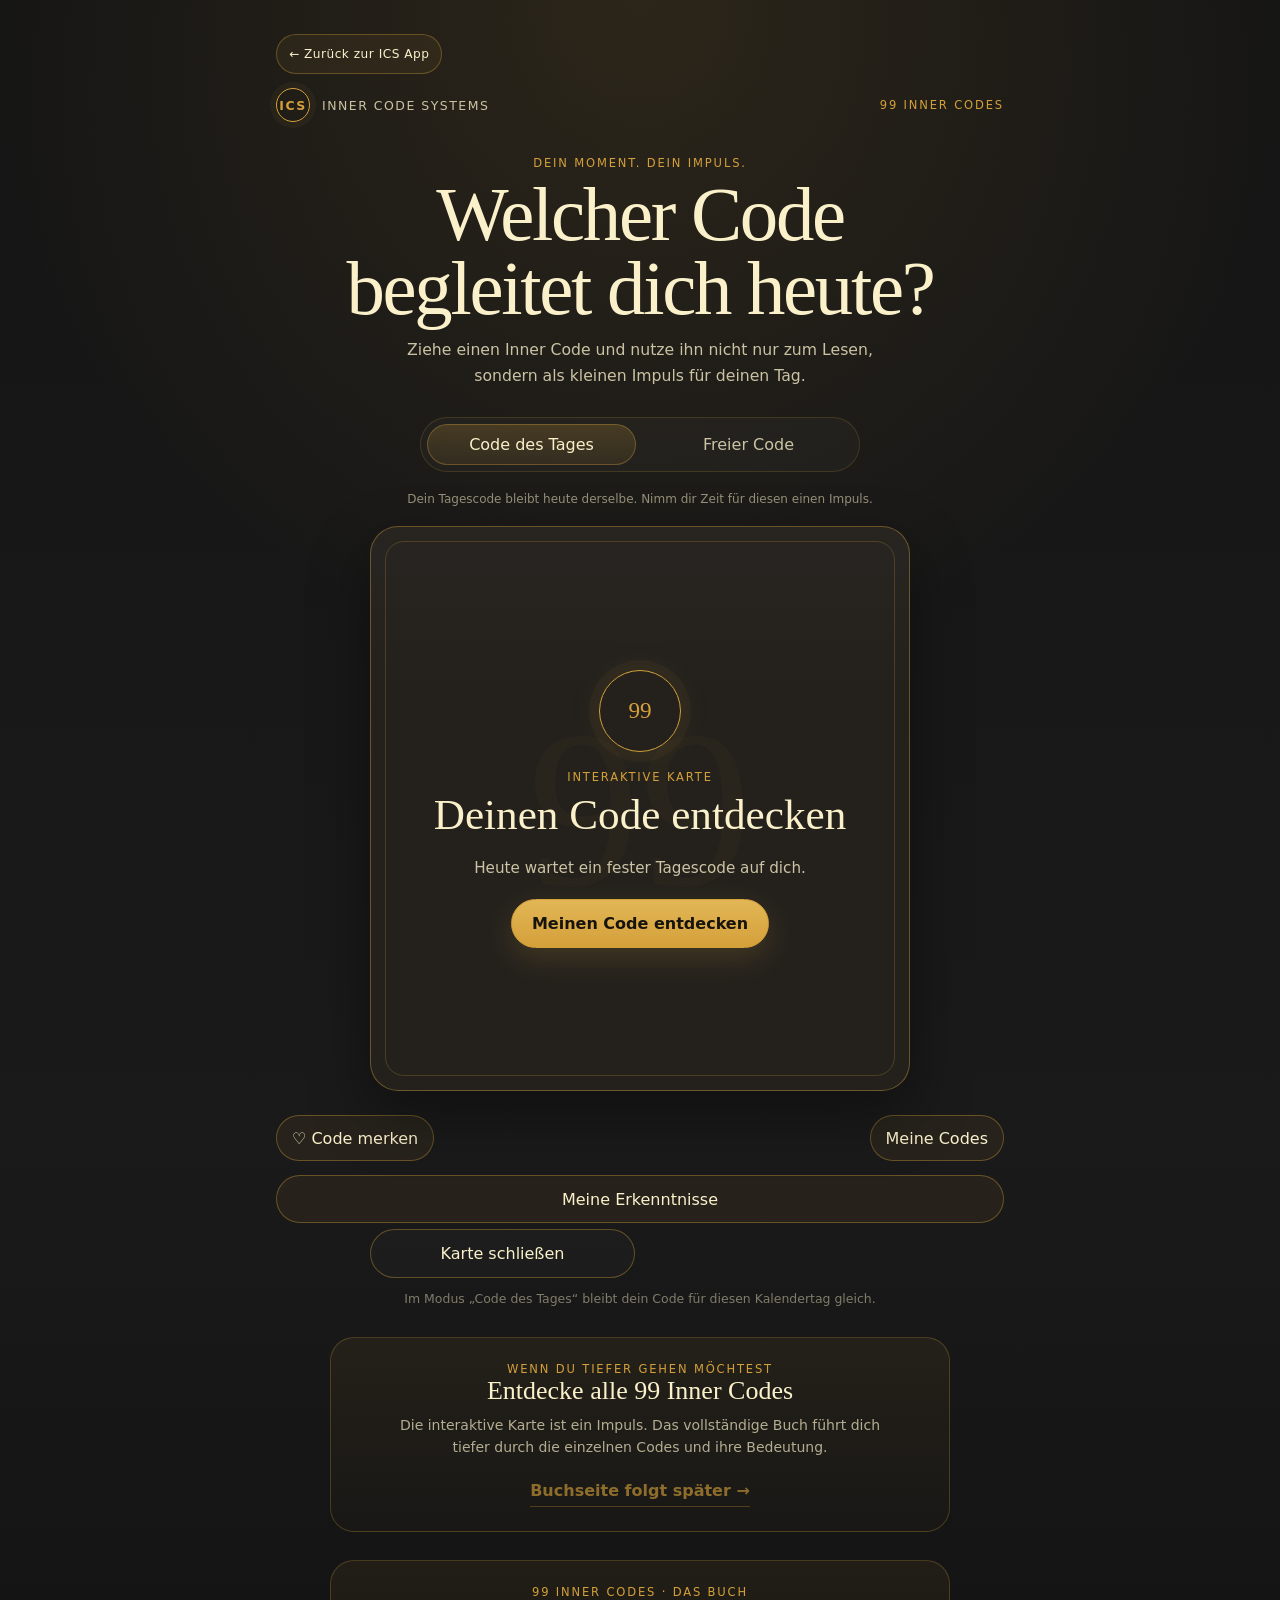
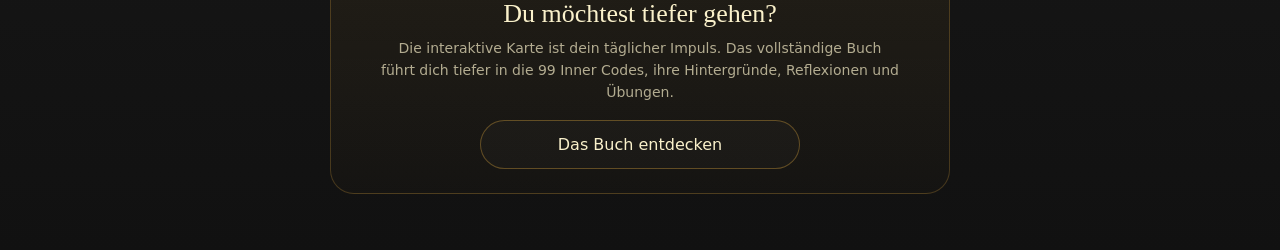
==== 99-inner-codes.html @ 6e09ab15 "Add files via upload" ====
<!DOCTYPE html>
<html lang="de">
<head>
<!--
ICS 99 INNER CODES · V6 MASTER
Nummer + Titel + Bereich synchronisiert mit dem vierteiligen Buch-Inhaltsverzeichnis.
01–25 ERKENNEN · 26–50 HEILEN · 51–75 GESTALTEN · 76–99 VERKÖRPERN
Impuls / Reflexion / Handlung bleiben vorerst vorhandene Prototyptexte.
-->

  <meta charset="UTF-8" />
  <meta name="viewport" content="width=device-width, initial-scale=1.0" />
  <title>99 Inner Codes – Inner Code Systems</title>
  <meta name="theme-color" content="#1A1A1A" />
  <style>
    :root {
      --black: #1A1A1A;
      --black-soft: #24211d;
      --gold: #D4A03A;
      --gold-soft: rgba(212,160,58,.18);
      --cream: #FAF1CB;
      --cream-soft: rgba(250,241,203,.78);
      --line: rgba(212,160,58,.38);
      --shadow: 0 24px 60px rgba(0,0,0,.38);
      --radius-xl: 28px;
      --radius-lg: 22px;
      --radius-md: 16px;
    }

    * { box-sizing: border-box; }

    html { scroll-behavior: smooth; }

    body {
      margin: 0;
      min-height: 100vh;
      font-family: Inter, ui-sans-serif, system-ui, -apple-system, BlinkMacSystemFont, "Segoe UI", sans-serif;
      color: var(--cream);
      background:
        radial-gradient(circle at top, rgba(212,160,58,.12), transparent 34%),
        linear-gradient(180deg, #151515 0%, var(--black) 62%, #111 100%);
    }

    button, textarea { font: inherit; }

    .shell {
      width: min(100%, 760px);
      margin: 0 auto;
      padding: 22px 16px 56px;
    }

    .brand {
      display: flex;
      align-items: center;
      justify-content: space-between;
      gap: 14px;
      margin-bottom: 34px;
    }

    .brand-mark {
      display: flex;
      align-items: center;
      gap: 12px;
      letter-spacing: .12em;
      text-transform: uppercase;
      font-size: .78rem;
      color: var(--cream-soft);
    }

    .brand-dot {
      width: 34px;
      height: 34px;
      border: 1px solid var(--gold);
      border-radius: 50%;
      display: grid;
      place-items: center;
      color: var(--gold);
      font-weight: 700;
      box-shadow: 0 0 0 6px rgba(212,160,58,.05);
    }

    .mini-label {
      font-size: .72rem;
      text-transform: uppercase;
      letter-spacing: .16em;
      color: var(--gold);
    }

    .hero {
      text-align: center;
      margin: 0 auto 28px;
      max-width: 620px;
    }

    .hero h1 {
      margin: 8px 0 12px;
      font-family: Georgia, "Times New Roman", serif;
      font-weight: 500;
      font-size: clamp(2.25rem, 8vw, 4.8rem);
      line-height: .96;
      letter-spacing: -.03em;
    }

    .hero p {
      margin: 0 auto;
      max-width: 520px;
      color: var(--cream-soft);
      line-height: 1.65;
      font-size: .98rem;
    }

    .mode-switch {
      margin: 26px auto 18px;
      display: grid;
      grid-template-columns: 1fr 1fr;
      gap: 8px;
      background: rgba(255,255,255,.025);
      border: 1px solid rgba(212,160,58,.18);
      border-radius: 999px;
      padding: 6px;
      max-width: 440px;
    }

    .mode-btn {
      border: 0;
      color: var(--cream-soft);
      background: transparent;
      padding: 11px 14px;
      border-radius: 999px;
      cursor: pointer;
      transition: .25s ease;
    }

    .mode-btn.active {
      background: linear-gradient(180deg, rgba(212,160,58,.2), rgba(212,160,58,.09));
      color: var(--cream);
      box-shadow: inset 0 0 0 1px rgba(212,160,58,.35);
    }

    .card-wrap {
      perspective: 1800px;
      margin: 18px auto 24px;
      max-width: 540px;
    }

    .code-card {
      position: relative;
      min-height: 650px;
      transform-style: preserve-3d;
      transition: transform .9s cubic-bezier(.22,.78,.22,1);
    }

    .code-card.flipped { transform: rotateY(180deg); }

    .face {
      position: absolute;
      inset: 0;
      backface-visibility: hidden;
      border-radius: var(--radius-xl);
      overflow: hidden;
      border: 1px solid rgba(212,160,58,.4);
      background:
        linear-gradient(180deg, rgba(255,255,255,.018), transparent 30%),
        var(--black-soft);
      box-shadow: var(--shadow);
    }

    .face::before {
      content: "";
      position: absolute;
      inset: 14px;
      border: 1px solid rgba(212,160,58,.23);
      border-radius: calc(var(--radius-xl) - 9px);
      pointer-events: none;
    }

    .front {
      display: grid;
      place-items: center;
      padding: 36px;
      text-align: center;
    }

    .front::after {
      content: "99";
      position: absolute;
      font-family: Georgia, serif;
      font-size: 14rem;
      line-height: 1;
      color: rgba(212,160,58,.035);
      z-index: 0;
    }

    .front-content {
      position: relative;
      z-index: 1;
      display: flex;
      min-height: 420px;
      flex-direction: column;
      align-items: center;
      justify-content: center;
      gap: 18px;
    }

    .sigil {
      width: 82px;
      height: 82px;
      border: 1px solid var(--gold);
      border-radius: 50%;
      display: grid;
      place-items: center;
      font-family: Georgia, serif;
      font-size: 1.45rem;
      color: var(--gold);
      box-shadow: 0 0 0 10px rgba(212,160,58,.045), 0 0 35px rgba(212,160,58,.08);
    }

    .front h2 {
      margin: 8px 0 0;
      font-family: Georgia, serif;
      font-size: clamp(1.8rem, 6vw, 2.7rem);
      font-weight: 500;
      line-height: 1.08;
    }

    .front p {
      margin: 0;
      max-width: 340px;
      color: var(--cream-soft);
      line-height: 1.6;
      font-size: .95rem;
    }

    .primary-btn,
    .secondary-btn {
      border-radius: 999px;
      padding: 14px 20px;
      cursor: pointer;
      transition: transform .22s ease, box-shadow .22s ease, background .22s ease;
    }

    .primary-btn {
      border: 1px solid var(--gold);
      color: #17130d;
      background: linear-gradient(180deg, #e2b656, var(--gold));
      font-weight: 700;
      box-shadow: 0 10px 30px rgba(212,160,58,.18);
    }

    .secondary-btn {
      border: 1px solid rgba(212,160,58,.38);
      color: var(--cream);
      background: rgba(255,255,255,.02);
    }

    .primary-btn:active,
    .secondary-btn:active { transform: scale(.98); }

    .secondary-btn:disabled { opacity: .42; cursor: default; }

    .back {
      transform: rotateY(180deg);
      padding: 32px 24px 28px;
      overflow-y: auto;
    }

    .card-topline {
      display: flex;
      align-items: center;
      justify-content: space-between;
      gap: 12px;
      margin-bottom: 26px;
      position: relative;
      z-index: 1;
    }

    .code-no {
      color: var(--gold);
      font-size: .72rem;
      letter-spacing: .16em;
      text-transform: uppercase;
    }

    .today-chip {
      border: 1px solid rgba(212,160,58,.24);
      color: var(--cream-soft);
      border-radius: 999px;
      padding: 7px 10px;
      font-size: .73rem;
      background: rgba(255,255,255,.018);
    }

    .code-title {
      position: relative;
      z-index: 1;
      margin: 0 0 8px;
      font-family: Georgia, serif;
      font-size: clamp(2rem, 8vw, 3.5rem);
      line-height: .98;
      font-weight: 500;
    }

    .code-kicker {
      position: relative;
      z-index: 1;
      margin: 0 0 22px;
      color: var(--cream-soft);
      line-height: 1.6;
    }

    .accordion {
      position: relative;
      z-index: 1;
      display: grid;
      gap: 10px;
    }

    details {
      border: 1px solid rgba(212,160,58,.22);
      border-radius: var(--radius-md);
      background: rgba(255,255,255,.018);
      overflow: hidden;
    }

    summary {
      list-style: none;
      cursor: pointer;
      padding: 16px 17px;
      display: flex;
      justify-content: space-between;
      gap: 16px;
      align-items: center;
      font-weight: 650;
    }

    summary::-webkit-details-marker { display: none; }

    summary::after {
      content: "+";
      color: var(--gold);
      font-size: 1.25rem;
      font-weight: 400;
    }

    details[open] summary::after { content: "–"; }

    summary b {
      color: var(--gold);
      font-size: .72rem;
      letter-spacing: .12em;
    }

    .open-hint {
      margin-left: auto;
      color: var(--muted);
      font-size: .72rem;
      font-weight: 500;
      letter-spacing: .04em;
    }

    details[open] .open-hint {
      color: var(--gold);
    }

    .detail-body {
      padding: 0 17px 17px;
      color: var(--cream-soft);
      line-height: 1.66;
      font-size: .95rem;
    }

    .reflection {
      position: relative;
      z-index: 1;
      margin-top: 14px;
      padding-top: 18px;
      border-top: 1px solid rgba(212,160,58,.16);
    }

    .reflection label {
      display: block;
      margin-bottom: 9px;
      color: var(--cream);
      font-size: .92rem;
      font-weight: 650;
    }

    textarea {
      width: 100%;
      min-height: 98px;
      resize: vertical;
      border-radius: 14px;
      border: 1px solid rgba(212,160,58,.22);
      background: rgba(0,0,0,.16);
      color: var(--cream);
      padding: 14px;
      outline: none;
    }

    textarea::placeholder { color: rgba(250,241,203,.35); }

    .actions {
      display: grid;
      grid-template-columns: 1fr;
      gap: 10px;
      max-width: 540px;
      margin: 0 auto;
    }

    .hint {
      text-align: center;
      color: rgba(250,241,203,.46);
      font-size: .78rem;
      line-height: 1.5;
      margin: 12px auto 0;
      max-width: 520px;
    }

    .book-cta {
      margin: 42px auto 0;
      max-width: 620px;
      border-top: 1px solid rgba(212,160,58,.16);
      padding-top: 34px;
      text-align: center;
    }

    .book-cta h3 {
      margin: 7px 0 9px;
      font-family: Georgia, serif;
      font-size: 1.8rem;
      font-weight: 500;
    }

    .book-cta p {
      color: var(--cream-soft);
      line-height: 1.65;
      max-width: 520px;
      margin: 0 auto 18px;
    }

    .book-link {
      display: inline-flex;
      align-items: center;
      justify-content: center;
      gap: 8px;
      text-decoration: none;
      color: var(--gold);
      border-bottom: 1px solid rgba(212,160,58,.46);
      padding: 6px 0;
      font-weight: 650;
    }

    .book-link[aria-disabled="true"] {
      opacity: .62;
      pointer-events: none;
    }

    @media (min-width: 640px) {
      .shell { padding-top: 34px; }
      .actions { grid-template-columns: 1fr 1fr; }
      .back { padding: 36px 34px 32px; }
      .code-card { min-height: 565px; }
    }

    @media (prefers-reduced-motion: reduce) {
      * { scroll-behavior: auto !important; }
      .code-card { transition: none; }
    }
  
    /* V5 mobile flip reliability */
    .code-card .front {
      pointer-events: auto;
    }
    .code-card .back {
      pointer-events: none;
    }
    .code-card.flipped .front {
      pointer-events: none;
    }
    .code-card.flipped .back {
      pointer-events: auto;
    }
    .primary-btn, .secondary-btn, .mode-btn, summary {
      touch-action: manipulation;
      -webkit-tap-highlight-color: rgba(212,160,58,.14);
    }

  
    /* V7 – direkte Code-Navigation */
    .code-nav {
      display: grid;
      grid-template-columns: 1fr auto 1fr;
      align-items: center;
      gap: 10px;
      margin: 18px 0 4px;
      padding: 10px;
      border: 1px solid rgba(212,160,58,.28);
      border-radius: 999px;
      background: rgba(10,10,9,.28);
    }
    .code-nav { display: grid; }
    .code-nav button {
      min-height: 46px;
      border: 0;
      background: transparent;
      color: var(--cream);
      font: inherit;
      cursor: pointer;
      touch-action: manipulation;
      -webkit-tap-highlight-color: rgba(212,160,58,.14);
    }
    .code-nav button:first-child { text-align: left; }
    .code-nav button:last-child { text-align: right; }
    .code-nav .counter {
      color: var(--gold);
      font-size: 13px;
      letter-spacing: .14em;
      white-space: nowrap;
    }
    @media (max-width: 430px) {
      .code-nav { gap: 4px; padding: 8px 10px; }
      .code-nav button { font-size: 13px; }
      .code-nav .counter { font-size: 12px; }
    }

  
    .code-nav {
      margin: 18px 0 10px;
    }

  
    /* V15 – Favoriten */
    .favorite-bar {
      display: flex;
      gap: 10px;
      align-items: center;
      justify-content: space-between;
      margin: 14px 0 4px;
    }
    .favorite-btn, .favorites-toggle {
      min-height: 46px;
      border-radius: 999px;
      border: 1px solid rgba(212,160,58,.38);
      background: rgba(212,160,58,.07);
      color: var(--cream);
      padding: 10px 15px;
      font: inherit;
      cursor: pointer;
      touch-action: manipulation;
    }
    .favorite-btn.is-favorite {
      color: var(--gold);
      background: rgba(212,160,58,.14);
    }
    .favorites-panel {
      display: none;
      margin: 12px 0 6px;
      padding: 14px;
      border: 1px solid rgba(212,160,58,.24);
      border-radius: 18px;
      background: rgba(10,10,9,.32);
    }
    .favorites-panel.open { display: block; }
    .favorites-panel h3 {
      margin: 0 0 10px;
      color: var(--gold);
      font-size: 14px;
      letter-spacing: .08em;
      text-transform: uppercase;
    }
    .favorite-list {
      display: grid;
      gap: 8px;
    }
    .favorite-item {
      width: 100%;
      min-height: 44px;
      text-align: left;
      border-radius: 14px;
      border: 1px solid rgba(212,160,58,.22);
      background: rgba(255,255,255,.025);
      color: var(--cream);
      padding: 10px 12px;
      font: inherit;
      cursor: pointer;
    }
    .favorite-empty {
      margin: 0;
      color: rgba(250,241,203,.62);
      font-size: 13px;
    }

  
    /* WEBSITE MASTER V1 */
    body.website-master.daily-active .code-nav {
      display: none !important;
    }
    body.website-master.daily-active #newBtn {
      display: none !important;
    }
    body.website-master.random-active .code-nav {
      display: grid;
    }
    .website-note {
      margin: 12px auto 0;
      max-width: 580px;
      text-align: center;
      color: rgba(250,241,203,.55);
      font-size: 12px;
      line-height: 1.5;
    }
    .book-cta {
      margin-top: 28px;
      padding: 24px 20px;
      border: 1px solid rgba(212,160,58,.26);
      border-radius: 24px;
      text-align: center;
      background: linear-gradient(180deg, rgba(212,160,58,.07), rgba(212,160,58,.02));
    }
    .book-cta h3 {
      margin: 0 0 8px;
      font-family: Georgia, "Times New Roman", serif;
      font-size: 26px;
      font-weight: 500;
      color: var(--cream);
    }
    .book-cta p {
      margin: 0 auto 16px;
      max-width: 520px;
      color: rgba(250,241,203,.68);
      font-size: 14px;
      line-height: 1.6;
    }
    .book-cta .secondary-btn {
      width: 100%;
      max-width: 320px;
    }

  
.takeaway-box{margin-top:16px;padding:16px;border:1px solid rgba(212,160,58,.28);border-radius:18px;background:rgba(212,160,58,.045)}
.takeaway-box label{display:block;margin-bottom:8px;color:var(--gold);font-size:12px;font-weight:700;letter-spacing:.08em;text-transform:uppercase}
.takeaway-box textarea{width:100%;min-height:92px;resize:vertical;border-radius:14px;border:1px solid rgba(212,160,58,.28);background:rgba(0,0,0,.22);color:var(--cream);padding:12px 13px;font:inherit;line-height:1.5;outline:none}
.takeaway-box textarea:focus{border-color:rgba(212,160,58,.65);box-shadow:0 0 0 3px rgba(212,160,58,.08)}
.takeaway-actions{display:flex;gap:9px;align-items:center;margin-top:10px;flex-wrap:wrap}
.save-takeaway{min-height:44px;border-radius:999px;border:1px solid rgba(212,160,58,.42);background:rgba(212,160,58,.12);color:var(--cream);padding:9px 15px;font:inherit;cursor:pointer;touch-action:manipulation}
.save-state{color:rgba(250,241,203,.58);font-size:12px}


/* ERLEBNIS V3 – Meine Erkenntnisse */
.insights-wrap{margin:14px 0 6px}
.insights-toggle{width:100%;min-height:48px;border-radius:999px;border:1px solid rgba(212,160,58,.38);background:rgba(212,160,58,.07);color:var(--cream);padding:10px 15px;font:inherit;cursor:pointer;touch-action:manipulation}
.insights-panel{display:none;margin-top:12px;padding:15px;border:1px solid rgba(212,160,58,.24);border-radius:18px;background:rgba(10,10,9,.32)}
.insights-panel.open{display:block}
.insights-head{display:flex;justify-content:space-between;gap:12px;align-items:center;margin-bottom:10px}
.insights-head h3{margin:0;color:var(--gold);font-size:14px;letter-spacing:.08em;text-transform:uppercase}
.insights-count{font-size:12px;color:rgba(250,241,203,.55)}
.insights-list{display:grid;gap:10px}
.insight-item{padding:12px;border:1px solid rgba(212,160,58,.2);border-radius:15px;background:rgba(255,255,255,.025)}
.insight-meta{font-size:11px;color:var(--gold);letter-spacing:.05em;text-transform:uppercase;margin-bottom:6px}
.insight-text{margin:0;color:rgba(250,241,203,.86);font-size:13px;line-height:1.55;white-space:pre-wrap}
.insight-actions{display:flex;gap:8px;margin-top:10px}
.insight-open,.insight-delete{min-height:38px;border-radius:999px;padding:7px 11px;font:inherit;font-size:12px;cursor:pointer}
.insight-open{border:1px solid rgba(212,160,58,.3);background:rgba(212,160,58,.08);color:var(--cream)}
.insight-delete{border:1px solid rgba(250,241,203,.14);background:transparent;color:rgba(250,241,203,.58)}
.insights-empty{margin:0;color:rgba(250,241,203,.6);font-size:13px;line-height:1.5}


/* ERLEBNIS V4 – Sticky Code-Kontext */
.sticky-code-context{
  position:fixed;top:0;left:0;right:0;z-index:999;display:none;
  align-items:center;justify-content:center;min-height:42px;padding:8px 14px;
  background:rgba(20,19,17,.94);backdrop-filter:blur(10px);
  -webkit-backdrop-filter:blur(10px);border-bottom:1px solid rgba(212,160,58,.28);
  color:var(--cream);box-shadow:0 8px 24px rgba(0,0,0,.18)
}
.sticky-code-context.visible{display:flex}
.sticky-code-context .sticky-inner{
  width:min(100%,720px);display:flex;align-items:center;justify-content:center;
  gap:8px;font-size:12px;letter-spacing:.05em;white-space:nowrap
}
.sticky-code-context .sticky-code{color:var(--gold);font-weight:700}
.sticky-code-context .sticky-sep{color:rgba(250,241,203,.35)}
.sticky-code-context .sticky-area{color:rgba(250,241,203,.72)}
.takeaway-context{margin-bottom:10px;display:flex;flex-wrap:wrap;gap:8px;align-items:center}
.takeaway-context .context-code{color:var(--gold);font-size:12px;font-weight:700;letter-spacing:.08em;text-transform:uppercase}
.takeaway-context .context-area{padding:5px 9px;border-radius:999px;border:1px solid rgba(212,160,58,.28);color:rgba(250,241,203,.72);font-size:11px;letter-spacing:.06em;text-transform:uppercase}
body.sticky-visible{padding-top:42px}


/* ERLEBNIS V5 – Zieh-Moment */
.draw-ritual{
  position:fixed;inset:0;z-index:2000;display:flex;align-items:center;justify-content:center;
  padding:24px;background:rgba(12,11,10,.92);backdrop-filter:blur(12px);
  -webkit-backdrop-filter:blur(12px);opacity:0;pointer-events:none;transition:opacity .28s ease
}
.draw-ritual.show{opacity:1;pointer-events:auto}
.draw-ritual-inner{text-align:center;max-width:420px;width:100%}
.draw-orbit{
  width:138px;height:138px;margin:0 auto 24px;border-radius:50%;
  border:1px solid rgba(212,160,58,.5);position:relative;
  box-shadow:0 0 50px rgba(212,160,58,.12),inset 0 0 30px rgba(212,160,58,.05);
  animation:ritualPulse 1.15s ease-in-out infinite alternate
}
.draw-orbit:before,.draw-orbit:after{
  content:"";position:absolute;border-radius:50%;border:1px solid rgba(212,160,58,.22)
}
.draw-orbit:before{inset:12px;animation:ritualSpin 2.6s linear infinite}
.draw-orbit:after{inset:28px;border-color:rgba(250,241,203,.16)}
.draw-symbol{
  position:absolute;inset:0;display:flex;align-items:center;justify-content:center;
  color:var(--gold);font-family:Georgia,"Times New Roman",serif;font-size:34px
}
.draw-kicker{color:var(--gold);font-size:12px;letter-spacing:.22em;text-transform:uppercase;margin-bottom:10px}
.draw-title{margin:0;color:var(--cream);font-family:Georgia,"Times New Roman",serif;font-size:34px;font-weight:500;line-height:1.12}
.draw-sub{margin:12px auto 0;color:rgba(250,241,203,.62);font-size:14px;line-height:1.6}
@keyframes ritualPulse{from{transform:scale(.96);box-shadow:0 0 28px rgba(212,160,58,.08)}to{transform:scale(1.03);box-shadow:0 0 64px rgba(212,160,58,.2)}}
@keyframes ritualSpin{to{transform:rotate(360deg)}}
@media (prefers-reduced-motion:reduce){
  .draw-orbit,.draw-orbit:before{animation:none}
  .draw-ritual{transition:none}
}


/* V5.1 – Herkunft des gezogenen Codes */
.draw-origin{
  margin:10px auto 0;
  color:rgba(212,160,58,.78);
  font-size:11px;
  letter-spacing:.10em;
  text-transform:uppercase;
  text-align:center;
}


    /* ICS App integration */
    .app-back-link {
      display:inline-flex;align-items:center;justify-content:center;gap:7px;
      min-height:40px;padding:8px 12px;border-radius:999px;
      border:1px solid rgba(212,160,58,.34);color:var(--cream);
      background:rgba(212,160,58,.07);text-decoration:none;font-size:.76rem;
      letter-spacing:.04em;white-space:nowrap;transition:.22s ease;
    }
    .app-back-link:hover,.app-back-link:focus-visible {
      border-color:rgba(212,160,58,.72);background:rgba(212,160,58,.13);
    }
    @media(max-width:430px){
      .brand{align-items:flex-start}.brand-mark{gap:8px;font-size:.68rem}.mini-label{font-size:.62rem}
      .app-back-link{font-size:.7rem;padding:8px 10px}
    }

</style>
</head>
<body class="website-master daily-active">
  <div class="draw-ritual" id="drawRitual" aria-hidden="true">
    <div class="draw-ritual-inner">
      <div class="draw-orbit"><div class="draw-symbol">99</div></div>
      <div class="draw-kicker" id="drawKicker">DEIN MOMENT</div>
      <h2 class="draw-title" id="drawTitle">Dein Code zeigt sich …</h2>
      <p class="draw-sub" id="drawSub">Ein kurzer Moment nur für dich.</p>
    </div>
  </div>


  <div class="sticky-code-context" id="stickyCodeContext" aria-live="polite">
    <div class="sticky-inner">
      <span class="sticky-code" id="stickyCodeText">CODE 01 · BEWUSSTSEIN</span>
      <span class="sticky-sep">·</span>
      <span class="sticky-area" id="stickyAreaText">ERKENNEN</span>
    </div>
  </div>

  <main class="shell">
    <div style="margin-bottom:14px"><a class="app-back-link" href="index.html" aria-label="Zurück zur ICS App">← Zurück zur ICS App</a></div>
    <header class="brand">
      <div class="brand-mark">
        <div class="brand-dot">ICS</div>
        <span>Inner Code Systems</span>
      </div>
      <div class="mini-label">99 Inner Codes</div>
    </header>

    <section class="hero">
      <div class="mini-label">Dein Moment. Dein Impuls.</div>
      <h1>Welcher Code begleitet dich heute?</h1>
      <p>
        Ziehe einen Inner Code und nutze ihn nicht nur zum Lesen, sondern als kleinen Impuls für deinen Tag.
      </p>
    </section>

    <div class="mode-switch" aria-label="Ziehmodus auswählen">
      <button class="mode-btn active" id="dailyMode" type="button">Code des Tages</button>
      <button class="mode-btn" id="randomMode" type="button">Freier Code</button>
    </div>
    <p class="website-note" id="modeNote">
      Dein Tagescode bleibt heute derselbe. Nimm dir Zeit für diesen einen Impuls.
    </p>

    <section class="card-wrap" aria-live="polite">
      <article class="code-card" id="codeCard">
        <div class="face front">
          <div class="front-content">
            <div class="sigil">99</div>
            <div>
              <div class="mini-label">Interaktive Karte</div>
              <h2>Deinen Code entdecken</h2>
            </div>
            <p id="frontCopy">Heute wartet ein fester Tagescode auf dich.</p>
            <button class="primary-btn" id="drawBtn" type="button">Meinen Code entdecken</button>
          </div>
        </div>

        <div class="face back">
          <div class="card-topline">
            <div class="code-no" id="codeNumber">Code 01</div>
            <div class="today-chip" id="modeChip">Dein Tagescode</div>
          </div>

          <h2 class="code-title" id="codeTitle">BEWUSSTSEIN</h2>
          <p class="code-kicker" id="codeKicker">Der Anfang jeder Veränderung.</p>

          <div class="accordion">
            <details>
              <summary><span><b>01</b> &nbsp; Impuls</span><span class="open-hint">öffnen</span></summary>
              <div class="detail-body" id="impulseText">Bewusstsein zeigt sich in den kleinen Momenten. Im Zuhören. Im Beobachten. Im Innehalten. Es bedeutet, präsent zu sein und deine Aufmerksamkeit bewusst zu lenken. Je öfter du bewusst wahrnimmst, desto mehr gestaltest du dein Leben – statt von ihm gesteuert zu werden.</div>
            </details>

            <details>
              <summary><span><b>02</b> &nbsp; Reflexion</span><span class="open-hint">öffnen</span></summary>
              <div class="detail-body" id="questionText">Welche Entscheidungen treffe ich aus Bewusstsein – und welche aus Gewohnheit?</div>
            </details>

            <details>
              <summary><span><b>03</b> &nbsp; Handlung</span><span class="open-hint">öffnen</span></summary>
              <div class="detail-body" id="actionText">Sei heute achtsam in allem, was du tust. Hinterfrage eine automatische Reaktion und wähle einmal ganz bewusst – nicht aus Gewohnheit.</div>
            </details>
          </div>

          <div class="reflection">
            <label for="takeaway">Was nimmst du heute mit?</label>
            <textarea id="takeaway" placeholder="Ein Satz für dich …"></textarea>
          </div>
        
          <section class="takeaway-box" id="takeawayBox">

            <div class="takeaway-context">
              <span class="context-code" id="takeawayCodeContext">CODE 01 · BEWUSSTSEIN</span>
              <span class="context-area" id="takeawayAreaContext">ERKENNEN</span>
            </div>

            <label for="takeawayInput">Was nimmst du heute mit?</label>
            <textarea id="takeawayInput" maxlength="500" placeholder="Schreib deinen persönlichen Satz zu diesem Code …"></textarea>
            <div class="takeaway-actions">
              <button class="save-takeaway" id="saveTakeawayBtn" type="button">Für heute speichern</button>
              <span class="save-state" id="takeawayState" aria-live="polite"></span>
            </div>
          </section>
</div>
      </article>
    </section>

    
    <div class="favorite-bar" id="favoriteBar">
      <button type="button" class="favorite-btn" id="favoriteBtn">♡ Code merken</button>
      <button type="button" class="favorites-toggle" id="favoritesToggle">Meine Codes</button>
    </div>
    <section class="favorites-panel" id="favoritesPanel" aria-label="Meine gespeicherten Codes">
      <h3>Meine Codes</h3>
      <div class="favorite-list" id="favoriteList"></div>
    </section>
    <section class="insights-wrap" aria-label="Meine Erkenntnisse">
      <button type="button" class="insights-toggle" id="insightsToggle">Meine Erkenntnisse</button>
      <div class="insights-panel" id="insightsPanel">
        <div class="insights-head">
          <h3>Meine Erkenntnisse</h3>
          <span class="insights-count" id="insightsCount"></span>
        </div>
        <div class="insights-list" id="insightsList"></div>
      </div>
    </section>


    <nav class="code-nav" id="codeNav" aria-label="Inner Code Navigation">
            <button type="button" id="prevCode" aria-label="Vorheriger Code">← <span id="prevLabel">Code 01</span></button>
            <span class="counter" id="codeCounter">01 / 02</span>
            <button type="button" id="nextCode" aria-label="Nächster Code"><span id="nextLabel">Code 02</span> →</button>
          </nav>

    <div class="actions">
      <button class="secondary-btn" id="backBtn" type="button">Karte schließen</button>
<button class="secondary-btn" id="newBtn" type="button" title="Neuen Code ziehen">Neuen Code ziehen</button>
    </div>
    <p class="hint" id="hintText">
      Im Modus „Code des Tages“ bleibt dein Code für diesen Kalendertag gleich.
    </p>

    <section class="book-cta">
      <div class="mini-label">Wenn du tiefer gehen möchtest</div>
      <h3>Entdecke alle 99 Inner Codes</h3>
      <p>
        Die interaktive Karte ist ein Impuls. Das vollständige Buch führt dich tiefer durch die einzelnen Codes und ihre Bedeutung.
      </p>
      <a class="book-link" href="#" aria-disabled="true">Buchseite folgt später →</a>
    </section>
  
    <section class="book-cta">
      <div class="mini-label">99 Inner Codes · Das Buch</div>
      <h3>Du möchtest tiefer gehen?</h3>
      <p>
        Die interaktive Karte ist dein täglicher Impuls. Das vollständige Buch führt dich tiefer
        in die 99 Inner Codes, ihre Hintergründe, Reflexionen und Übungen.
      </p>
      <button class="secondary-btn" type="button" id="bookBtn">Das Buch entdecken</button>
    </section>

  </main>

  <script>
    // Nur echte, bereits vorhandene Codes eintragen.
    // Fehlende Texte bleiben bewusst als Platzhalter markiert.
    // Website Master V1: Inhalte zusätzlich separat in 99-inner-codes-data-v1.json.
    const codes = [
      {
        number: 1,
        title: "BEWUSSTSEIN",
        kicker: "Der Anfang jeder Veränderung.",
        impulse: "Bewusstsein zeigt sich in den kleinen Momenten. Im Zuhören. Im Beobachten. Im Innehalten. Es bedeutet, präsent zu sein und deine Aufmerksamkeit bewusst zu lenken.",
        question: "Welche Entscheidungen treffe ich aus Bewusstsein – und welche aus Gewohnheit?",
        action: "Beobachte heute eine automatische Reaktion. Halte einen Moment inne und wähle einmal bewusst, statt nur aus Gewohnheit zu handeln."
      },
      {
        number: 2,
        title: "WAHRHEIT",
        kicker: "Wahrheit schafft Klarheit. Klarheit schafft Freiheit.",
        impulse: "Wahrheit beginnt bei dir selbst. Je ehrlicher du zu dir bist, desto klarer wird dein Weg und desto leichter wird dein Leben.",
        question: "Was ist für mich wirklich wahr – unabhängig von den Meinungen anderer?",
        action: "Wähle heute eine kleine, ehrliche Handlung, die dich deiner Wahrheit näher bringt. Sei du – in einem Moment."
      },
      {
        number: 3,
        title: "SELBSTBILD",
        kicker: "Die Geschichte, die du über dich selbst erzählst.",
        impulse: "Dein Selbstbild beeinflusst, was du dir zutraust, wie du Entscheidungen triffst und was du für möglich hältst. Nicht jede Geschichte über dich ist noch wahr.",
        question: "Welche Geschichte erzähle ich über mich selbst – und möchte ich sie heute noch glauben?",
        action: "Beobachte heute einen Satz, den du innerlich über dich sagst. Frage dich: Ist das eine Tatsache – oder eine alte Geschichte?",
        status: "Arbeitsentwurf – finaler Buchabgleich folgt"
      },
      {
        number: 4,
        title: "MUSTER",
        kicker: "Was sich wiederholt, will gesehen werden.",
        impulse: "Muster entstehen durch Wiederholung. Manche schützen dich, manche begrenzen dich. Veränderung beginnt dort, wo du erkennst, was automatisch abläuft.",
        question: "Welches Muster wiederholt sich gerade in meinem Leben – und was löst es immer wieder aus?",
        action: "Beobachte heute einen Moment, in dem du automatisch reagierst. Halte kurz inne und frage dich: Was würde ich tun, wenn ich dieses Muster heute nicht wiederholen müsste?",
        status: "Arbeitsentwurf – finaler Buchabgleich folgt"
      },
      {
        number: 5,
        title: "GLAUBENSSÄTZE",
        kicker: "Was du glaubst, bestimmt, was du für möglich hältst.",
        impulse: "Glaubenssätze wirken oft leise im Hintergrund. Sie beeinflussen, wie du dich siehst, was du erwartest und welche Möglichkeiten du überhaupt wahrnimmst.",
        question: "Welcher Satz über mich oder mein Leben beeinflusst mich gerade besonders stark?",
        action: "Achte heute auf einen inneren Satz, der mit „Ich bin“, „Ich kann nicht“ oder „Das geht bei mir nicht“ beginnt. Prüfe bewusst: Ist das wirklich wahr – oder nur oft gedacht?",
        status: "Arbeitsentwurf – finaler Buchabgleich folgt"
      },
      {
        number: 6,
        title: "GEDANKEN",
        kicker: "Gedanken sind nicht nur Worte. Sie lenken deine Aufmerksamkeit.",
        impulse: "Gedanken kommen oft automatisch. Doch du musst nicht jedem Gedanken folgen. Sobald du bemerkst, was in dir denkt, entsteht Raum für eine neue Wahl.",
        question: "Welcher Gedanke begleitet mich heute immer wieder – und wohin führt er meine Aufmerksamkeit?",
        action: "Beobachte heute einen wiederkehrenden Gedanken. Unterbrich ihn für einen Moment und richte deine Aufmerksamkeit bewusst auf etwas, das dir Klarheit oder Ruhe gibt.",
        status: "Arbeitsentwurf – finaler Buchabgleich folgt"
      },
      {
        number: 7,
        title: "SPRACHE",
        kicker: "Deine Worte formen die Beziehung zu dir und deiner Welt.",
        impulse: "Sprache macht sichtbar, wie du über dich, andere und dein Leben denkst. Worte können begrenzen – oder neue Möglichkeiten öffnen.",
        question: "Welche Worte benutze ich immer wieder über mich selbst – und welche Wirkung haben sie auf mich?",
        action: "Achte heute bewusst auf einen Satz, den du häufig sagst. Formuliere ihn einmal so neu, dass er klar, ehrlich und zugleich stärkend ist.",
        status: "Arbeitsentwurf – finaler Buchabgleich folgt"
      },
      {
        number: 8,
        title: "AUFMERKSAMKEIT",
        kicker: "Wohin deine Aufmerksamkeit geht, dorthin fließt deine Energie.",
        impulse: "Deine Aufmerksamkeit entscheidet, was in deinem Erleben größer wird. Was du immer wieder fokussierst, bekommt Bedeutung, Energie und Raum.",
        question: "Womit füttere ich heute meine Aufmerksamkeit – und tut mir das wirklich gut?",
        action: "Wähle heute bewusst einen Moment, in dem du deine Aufmerksamkeit neu ausrichtest. Weg von Ablenkung oder Sorge – hin zu dem, was dir wirklich wichtig ist.",
        status: "Arbeitsentwurf – finaler Buchabgleich folgt"
      },
      {
        number: 9,
        title: "INTUITION",
        kicker: "Nicht jede Antwort entsteht durch Nachdenken.",
        impulse: "Intuition zeigt sich oft leise – als erstes Gefühl, klare innere Wahrnehmung oder unmittelbares Wissen, bevor der Verstand beginnt, alles zu erklären.",
        question: "Was weiß ich eigentlich schon, bevor ich beginne, es zu zerdenken?",
        action: "Achte heute bei einer kleinen Entscheidung auf deinen allerersten inneren Impuls. Nimm ihn wahr, bevor du Argumente dafür oder dagegen sammelst.",
        status: "Arbeitsentwurf – finaler Buchabgleich folgt"
      },
      {
        number: 10,
        title: "INNERE STIMME",
        kicker: "Die leise Stimme in dir braucht Raum, nicht Lautstärke.",
        impulse: "Zwischen Erwartungen, Gedanken und äußeren Stimmen gibt es eine Wahrnehmung, die nur dir gehört. Du hörst sie leichter, wenn du nicht sofort nach einer Antwort suchst.",
        question: "Welche Antwort taucht in mir auf, wenn ich für einen Moment niemandem etwas beweisen muss?",
        action: "Nimm dir heute zwei ruhige Minuten ohne Ablenkung. Stelle dir eine Frage und notiere den ersten klaren Satz, der in dir auftaucht.",
        status: "Arbeitsentwurf – finaler Buchabgleich folgt"
      },
      {
        number: 11,
        title: "KLARHEIT",
        kicker: "Klarheit entsteht, wenn das Wesentliche wieder sichtbar wird.",
        impulse: "Nicht jede offene Frage braucht mehr Denken. Manchmal entsteht Klarheit, wenn du Unwichtiges ausblendest und ehrlich benennst, worum es wirklich geht.",
        question: "Was ist in dieser Situation wirklich wesentlich?",
        action: "Schreibe heute zu einem Thema einen einzigen klaren Satz: Was ist jetzt wichtig? Streiche alles, was nicht dazugehört.",
        status: "Arbeitsentwurf – finaler Buchabgleich folgt"
      },
      {
        number: 12,
        title: "AKZEPTANZ",
        kicker: "Annehmen heißt nicht aufgeben. Es heißt sehen, was gerade ist.",
        impulse: "Solange du gegen die Realität eines Moments kämpfst, bindest du Energie. Akzeptanz schafft einen Ausgangspunkt, von dem aus Veränderung überhaupt möglich wird.",
        question: "Was versuche ich gerade innerlich wegzudrücken, obwohl es längst da ist?",
        action: "Benenne heute eine Tatsache ohne Bewertung. Sage innerlich: So ist es gerade. Entscheide erst danach, was dein nächster Schritt ist.",
        status: "Arbeitsentwurf – finaler Buchabgleich folgt"
      },
      {
        number: 13,
        title: "SELBSTVERTRAUEN",
        kicker: "Vertrauen in dich wächst durch gelebte Erfahrung.",
        impulse: "Selbstvertrauen entsteht nicht nur durch positive Gedanken. Es wächst jedes Mal, wenn du dir selbst zuhörst, eine Entscheidung triffst und erlebst, dass du deinen Weg gehen kannst.",
        question: "Wo habe ich mir bereits bewiesen, dass ich mir vertrauen kann?",
        action: "Erinnere dich heute an eine Situation, die du aus eigener Kraft gemeistert hast. Nutze diese Erinnerung für einen kleinen nächsten Schritt.",
        status: "Arbeitsentwurf – finaler Buchabgleich folgt"
      },
      {
        number: 14,
        title: "SELBSTWERT",
        kicker: "Dein Wert beginnt nicht dort, wo andere dich bestätigen.",
        impulse: "Wenn dein Wert ständig von Leistung, Anerkennung oder Zustimmung abhängt, bleibt er verhandelbar. Selbstwert beginnt mit der Entscheidung, dich nicht permanent beweisen zu müssen.",
        question: "Wo mache ich meinen Wert noch von der Reaktion anderer abhängig?",
        action: "Tu heute etwas Gutes für dich, ohne es dir vorher verdienen zu müssen und ohne dafür Anerkennung zu erwarten.",
        status: "Arbeitsentwurf – finaler Buchabgleich folgt"
      },
      {
        number: 15,
        title: "AUTHENTIZITÄT",
        kicker: "Authentisch sein heißt, innen und außen näher zusammenzubringen.",
        impulse: "Authentizität bedeutet nicht, jederzeit alles auszusprechen. Sie beginnt dort, wo dein Verhalten nicht dauerhaft gegen das gerichtet ist, was du innerlich wirklich empfindest und weißt.",
        question: "Wo passe ich mich gerade stärker an, als es mir entspricht?",
        action: "Wähle heute einen kleinen Moment, in dem du klar und respektvoll das sagst oder tust, was wirklich zu dir passt.",
        status: "Arbeitsentwurf – finaler Buchabgleich folgt"
      },
      {
        number: 16,
        title: "IDENTITÄT",
        kicker: "Du bist mehr als die Rollen, die du gelernt hast zu erfüllen.",
        impulse: "Identität entsteht aus Geschichten, Rollen und Erfahrungen. Manche davon tragen dich. Andere beschreiben nur eine frühere Version von dir.",
        question: "Welche Rolle halte ich noch fest, obwohl sie nicht mehr zu mir passt?",
        action: "Beobachte heute einen Satz wie „So bin ich eben“. Frage dich anschließend: Bin ich das wirklich – oder war ich das bisher?",
        status: "Arbeitsentwurf – finaler Buchabgleich folgt"
      },
      {
        number: 17,
        title: "WERTE",
        kicker: "Werte geben deinen Entscheidungen eine innere Richtung.",
        impulse: "Wenn du deine Werte kennst, musst du nicht jede Entscheidung neu erfinden. Sie werden zu einem inneren Kompass dafür, was zu dir passt und was nicht.",
        question: "Welcher Wert soll meine Entscheidungen heute bestimmen?",
        action: "Wähle einen Wert, der dir wichtig ist. Setze ihn heute in einer konkreten kleinen Handlung sichtbar um.",
        status: "Arbeitsentwurf – finaler Buchabgleich folgt"
      },
      {
        number: 18,
        title: "ENTSCHEIDUNGEN",
        kicker: "Eine Entscheidung beendet das endlose Dazwischen.",
        impulse: "Nicht jede Entscheidung braucht absolute Sicherheit. Oft entsteht der nächste Weg erst dadurch, dass du dich ausrichtest und beginnst, entsprechend zu handeln.",
        question: "Welche Entscheidung halte ich offen, obwohl ich innerlich längst eine Richtung spüre?",
        action: "Triff heute eine kleine Entscheidung bewusst und setze unmittelbar eine Handlung, die zu dieser Entscheidung passt.",
        status: "Arbeitsentwurf – finaler Buchabgleich folgt"
      },
      {
        number: 19,
        title: "FOKUS",
        kicker: "Was du bündelst, bekommt Kraft.",
        impulse: "Fokus bedeutet nicht, alles andere für immer auszuschließen. Er bedeutet, für einen bestimmten Moment zu entscheiden, was jetzt deine Aufmerksamkeit und Energie verdient.",
        question: "Was verdient heute wirklich meinen Fokus – und was darf warten?",
        action: "Wähle eine einzige wichtige Sache. Gib ihr heute 20 ungestörte Minuten, ohne zwischen anderen Aufgaben zu wechseln.",
        status: "Arbeitsentwurf – finaler Buchabgleich folgt"
      },
      {
        number: 20,
        title: "DISZIPLIN",
        kicker: "Disziplin verbindet deine Entscheidung mit deinem Alltag.",
        impulse: "Disziplin bedeutet nicht Härte gegen dich selbst. Sie bedeutet, einer bewussten Entscheidung auch dann Richtung zu geben, wenn Motivation gerade nicht verfügbar ist.",
        question: "Welche Entscheidung verdient heute meine Verbindlichkeit?",
        action: "Wähle eine kleine Handlung, die zu deinem Ziel passt, und erledige sie heute unabhängig davon, ob du gerade Lust darauf hast.",
        status: "Arbeitsentwurf – finaler Buchabgleich folgt"
      },
      {
        number: 21,
        title: "GEWOHNHEITEN",
        kicker: "Was du wiederholst, wird Teil deines Lebens.",
        impulse: "Gewohnheiten entstehen aus kleinen Wiederholungen. Nicht die einzelne große Veränderung prägt deinen Alltag, sondern das, was du immer wieder tust.",
        question: "Welche Gewohnheit stärkt die Person, die ich sein möchte – und welche hält mich im Alten?",
        action: "Verändere heute eine einzige kleine Wiederholung bewusst. Mach den gewünschten Schritt so klein, dass du ihn wirklich ausführst.",
        status: "Arbeitsentwurf – finaler Buchabgleich folgt"
      },
      {
        number: 22,
        title: "VERÄNDERUNG",
        kicker: "Veränderung beginnt, wenn du nicht mehr nur erkennst, sondern anders handelst.",
        impulse: "Erkenntnis öffnet eine Tür. Veränderung entsteht jedoch erst, wenn du beginnst, neue Erfahrungen zuzulassen und deine bisherigen Abläufe tatsächlich zu unterbrechen.",
        question: "Was weiß ich längst – aber lebe ich noch nicht?",
        action: "Setze heute einen kleinen Schritt, der sichtbar anders ist als dein bisheriges Verhalten.",
        status: "Arbeitsentwurf – finaler Buchabgleich folgt"
      },
      {
        number: 23,
        title: "LOSLASSEN",
        kicker: "Nicht alles, was einmal wichtig war, muss mit dir weitergehen.",
        impulse: "Loslassen bedeutet nicht, etwas ungeschehen zu machen. Es bedeutet, aufzuhören, deine heutige Energie dauerhaft an etwas Vergangenes zu binden.",
        question: "Was halte ich noch fest, obwohl es mir heute keine Richtung mehr gibt?",
        action: "Wähle heute eine Sache, einen Gedanken oder eine Verpflichtung, die du bewusst nicht weiter mittragen möchtest. Mach einen kleinen sichtbaren Schritt des Loslassens.",
        status: "Arbeitsentwurf – finaler Buchabgleich folgt"
      },
      {
        number: 24,
        title: "DANKBARKEIT",
        kicker: "Dankbarkeit verändert, was du im Vorhandenen wahrnimmst.",
        impulse: "Dankbarkeit bedeutet nicht, Schwieriges schönzureden. Sie erweitert deinen Blick um das, was trotz allem bereits trägt, nährt oder wertvoll ist.",
        question: "Was ist heute bereits da, das ich im Funktionieren leicht übersehe?",
        action: "Nenne heute drei konkrete Dinge, für die du dankbar bist. Bleibe bei einem davon für einen Moment bewusst stehen.",
        status: "Arbeitsentwurf – finaler Buchabgleich folgt"
      },
      {
        number: 25,
        title: "VERTRAUEN",
        kicker: "Vertrauen lässt dich gehen, bevor du den ganzen Weg sehen kannst.",
        impulse: "Du wirst nicht für jeden nächsten Schritt vollständige Sicherheit bekommen. Vertrauen heißt, mit dem zu arbeiten, was du heute weißt, und trotzdem weiterzugehen.",
        question: "Wo warte ich auf Sicherheit, obwohl eigentlich ein nächster Schritt möglich wäre?",
        action: "Setze heute einen kleinen Schritt in eine Richtung, die sich stimmig anfühlt, auch wenn noch nicht jede Antwort vorhanden ist.",
        status: "Arbeitsentwurf – finaler Buchabgleich folgt"
      },
      {
        number: 26,
        title: "HINGABE",
        kicker: "Mut beginnt nicht ohne Angst, sondern trotz Unsicherheit.",
        impulse: "Mut zeigt sich oft nicht in großen Gesten. Er entsteht in dem Moment, in dem du etwas Wichtiges tust, obwohl ein Teil von dir lieber ausweichen würde.",
        question: "Was würde ich heute tun, wenn meine Unsicherheit nicht entscheiden dürfte?",
        action: "Wähle heute eine kleine Handlung, vor der du dich bisher gedrückt hast, und gehe einen konkreten ersten Schritt.",
        status: "Arbeitsentwurf – finaler Buchabgleich folgt"
      },
      {
        number: 27,
        title: "HEILUNG",
        kicker: "Ein klares Nein kann ein tiefes Ja zu dir selbst sein.",
        impulse: "Grenzen zeigen, wofür du Verantwortung übernimmst und wofür nicht. Sie schützen nicht vor Beziehung – sie schaffen Klarheit innerhalb von Beziehung.",
        question: "Wo sage ich noch Ja, obwohl ich innerlich längst Nein meine?",
        action: "Setze heute eine kleine, respektvolle Grenze. Erkläre nicht mehr als nötig und bleibe klar bei dem, was für dich stimmt.",
        status: "Arbeitsentwurf – finaler Buchabgleich folgt"
      },
      {
        number: 28,
        title: "FRIEDEN",
        kicker: "Verantwortung beginnt dort, wo du deinen eigenen Einfluss wieder erkennst.",
        impulse: "Du kannst nicht alles kontrollieren, was geschieht. Aber du kannst entscheiden, wie du darauf antwortest und welchen Teil du selbst gestalten kannst.",
        question: "Welchen Teil dieser Situation kann ich tatsächlich beeinflussen?",
        action: "Trenne heute bewusst zwischen dem, was außerhalb deiner Kontrolle liegt, und einer Sache, für die du Verantwortung übernehmen kannst. Handle bei dieser einen Sache.",
        status: "Arbeitsentwurf – finaler Buchabgleich folgt"
      },
      {
        number: 29,
        title: "VERGEBUNG",
        kicker: "Ein anderer Blickwinkel kann dieselbe Situation verändern.",
        impulse: "Deine erste Sichtweise ist nicht immer die einzige Wahrheit. Wenn du den Blickwinkel wechselst, entstehen manchmal Möglichkeiten, die vorher unsichtbar waren.",
        question: "Wie würde ich diese Situation sehen, wenn ich sie nicht nur aus meiner bisherigen Perspektive betrachte?",
        action: "Nimm heute ein festgefahrenes Thema und formuliere drei andere mögliche Sichtweisen darauf – ohne sofort zu entscheiden, welche richtig ist.",
        status: "Arbeitsentwurf – finaler Buchabgleich folgt"
      },
      {
        number: 30,
        title: "AKZEPTANZ",
        kicker: "Annehmen schafft den Boden für echte Veränderung.",
        impulse: "Akzeptanz bedeutet nicht, dass du alles gutheißen musst. Sie bedeutet, die Realität eines Moments klar zu sehen, statt deine Kraft im Widerstand zu verlieren.",
        question: "Was darf ich heute zuerst anerkennen, bevor ich es verändern will?",
        action: "Benenne heute eine Situation so, wie sie gerade ist – ohne Bewertung. Entscheide erst danach deinen nächsten Schritt.",
        status: "Arbeitsentwurf – finaler Buchabgleich folgt"
      },
      {
        number: 31,
        title: "DANKBARKEIT",
        kicker: "Dankbarkeit öffnet deinen Blick für das, was bereits trägt.",
        impulse: "Wenn du bewusst wahrnimmst, was schon da ist, verändert sich dein innerer Fokus. Dankbarkeit ergänzt das Schwierige um das Wertvolle, das gleichzeitig existiert.",
        question: "Was trägt mich gerade, obwohl ich es im Alltag leicht übersehe?",
        action: "Nenne drei konkrete Dinge, die heute bereits gut oder wertvoll sind. Bleibe bei einem davon für einen Moment bewusst.",
        status: "Arbeitsentwurf – finaler Buchabgleich folgt"
      },
      {
        number: 32,
        title: "LIEBE",
        kicker: "Liebe beginnt nicht mit Besitz, sondern mit Verbindung.",
        impulse: "Liebe wird tiefer, wenn du nicht nur nach Bestätigung suchst, sondern wirklich wahrnimmst, was zwischen dir und einem anderen Menschen lebendig ist.",
        question: "Wo darf ich heute mehr aus Verbindung statt aus Angst reagieren?",
        action: "Zeige heute einem Menschen auf eine einfache, ehrliche Weise Wertschätzung – ohne eine bestimmte Reaktion zu erwarten.",
        status: "Arbeitsentwurf – finaler Buchabgleich folgt"
      },
      {
        number: 33,
        title: "MITGEFÜHL",
        kicker: "Mitgefühl sieht den Menschen hinter dem Verhalten.",
        impulse: "Mitgefühl bedeutet nicht, jede Handlung gutzuheißen. Es bedeutet, die Geschichte, Verletzlichkeit und Menschlichkeit hinter einer Situation mitzudenken.",
        question: "Wo urteile ich gerade schnell, obwohl ich die ganze Geschichte nicht kenne?",
        action: "Ersetze heute in einer Situation ein spontanes Urteil durch die Frage: Was könnte dieser Mensch gerade brauchen oder erleben?",
        status: "Arbeitsentwurf – finaler Buchabgleich folgt"
      },
      {
        number: 34,
        title: "LOSLASSEN",
        kicker: "Was gehen darf, muss nicht weiter deine Energie tragen.",
        impulse: "Loslassen heißt nicht vergessen. Es heißt, deine Gegenwart nicht dauerhaft von etwas bestimmen zu lassen, das bereits vorbei ist oder nicht mehr zu dir gehört.",
        question: "Was möchte ich nicht länger jeden Tag innerlich mit mir tragen?",
        action: "Mach heute einen kleinen sichtbaren Schritt des Loslassens – lösche, räume weg, sage ab oder beende etwas, das abgeschlossen sein darf.",
        status: "Arbeitsentwurf – finaler Buchabgleich folgt"
      },
      {
        number: 35,
        title: "VERTRAUEN",
        kicker: "Du musst nicht den ganzen Weg kennen, um den nächsten Schritt zu gehen.",
        impulse: "Vertrauen wächst, wenn du trotz offener Fragen handelst. Nicht blind, sondern mit dem Wissen, dass Klarheit oft erst während des Weges entsteht.",
        question: "Wo könnte ich heute einen Schritt gehen, ohne vorher jede Sicherheit zu verlangen?",
        action: "Triff heute eine kleine Entscheidung auf Basis dessen, was jetzt stimmig und ausreichend klar ist.",
        status: "Arbeitsentwurf – finaler Buchabgleich folgt"
      },
      {
        number: 36,
        title: "HOFFNUNG",
        kicker: "Hoffnung hält eine Möglichkeit offen.",
        impulse: "Hoffnung bedeutet nicht, Schwierigkeiten zu ignorieren. Sie erinnert dich daran, dass der aktuelle Zustand nicht automatisch das Ende der Geschichte ist.",
        question: "Welche Möglichkeit möchte ich noch nicht aufgeben?",
        action: "Formuliere heute einen realistischen nächsten Schritt, der diese Möglichkeit ein kleines Stück wahrscheinlicher macht.",
        status: "Arbeitsentwurf – finaler Buchabgleich folgt"
      },
      {
        number: 37,
        title: "ERNEUERUNG",
        kicker: "Du darfst dich neu entscheiden.",
        impulse: "Erneuerung beginnt, wenn du nicht davon ausgehst, dass die Vergangenheit deine nächsten Schritte vollständig festlegt. Jeder bewusste Moment kann ein neuer Anfang sein.",
        question: "Was würde ich heute anders beginnen, wenn ich mich nicht an gestern binden müsste?",
        action: "Verändere heute bewusst eine kleine Routine, Entscheidung oder Reaktion und beobachte, wie sich das anfühlt.",
        status: "Arbeitsentwurf – finaler Buchabgleich folgt"
      },
      {
        number: 38,
        title: "BALANCE",
        kicker: "Balance ist Bewegung, nicht Stillstand.",
        impulse: "Balance bedeutet nicht, dass immer alles gleich verteilt ist. Sie entsteht, wenn du wahrnimmst, welcher Bereich gerade zu viel oder zu wenig Raum bekommt.",
        question: "Was braucht heute weniger – und was braucht mehr Raum?",
        action: "Nimm heute eine kleine Korrektur vor: weniger von dem, was dich überzieht, und etwas mehr von dem, was dich stabilisiert.",
        status: "Arbeitsentwurf – finaler Buchabgleich folgt"
      },
      {
        number: 39,
        title: "LEBENDIGKEIT",
        kicker: "Lebendigkeit zeigt dir, wo Energie fließt.",
        impulse: "Es gibt Momente, Tätigkeiten und Menschen, bei denen du dich wacher und mehr bei dir fühlst. Diese Signale sind wertvolle Hinweise auf das, was dich wirklich nährt.",
        question: "Wann fühle ich mich wirklich lebendig?",
        action: "Plane heute bewusst zehn Minuten für etwas ein, bei dem du dich wach, verbunden oder voller Energie fühlst.",
        status: "Arbeitsentwurf – finaler Buchabgleich folgt"
      },
      {
        number: 40,
        title: "LEICHTIGKEIT",
        kicker: "Nicht alles Wertvolle muss schwer sein.",
        impulse: "Wenn du gelernt hast, Anstrengung mit Bedeutung zu verwechseln, kann Leichtigkeit ungewohnt wirken. Doch manchmal zeigt sie dir schlicht einen stimmigeren Weg.",
        question: "Wo mache ich etwas komplizierter, als es sein müsste?",
        action: "Vereinfache heute eine Aufgabe, Entscheidung oder Verpflichtung um genau einen Schritt.",
        status: "Arbeitsentwurf – finaler Buchabgleich folgt"
      },
      {
        number: 41,
        title: "SCHUTZ",
        kicker: "Schutz bedeutet, bewusst mit deiner Energie umzugehen.",
        impulse: "Du musst nicht für alles offen und verfügbar sein. Schutz heißt, wahrzunehmen, was dir guttut, und deine Aufmerksamkeit, Zeit und Nähe entsprechend zu gestalten.",
        question: "Was braucht heute meinen Schutz – meine Zeit, meine Energie oder meine Ruhe?",
        action: "Setze heute eine konkrete Schutzgrenze: schalte etwas aus, sage Nein oder reserviere bewusst Zeit nur für dich.",
        status: "Arbeitsentwurf – finaler Buchabgleich folgt"
      },
      {
        number: 42,
        title: "GEBORGENHEIT",
        kicker: "Sicherheit darf auch in dir entstehen.",
        impulse: "Geborgenheit ist mehr als ein äußerer Ort. Sie wächst durch Menschen, Rituale und innere Räume, in denen du nicht kämpfen oder leisten musst.",
        question: "Was gibt mir das Gefühl, für einen Moment einfach sein zu dürfen?",
        action: "Schaffe heute zehn Minuten einen Ort oder ein Ritual, das deinem System Ruhe und Sicherheit vermittelt.",
        status: "Arbeitsentwurf – finaler Buchabgleich folgt"
      },
      {
        number: 43,
        title: "MUT",
        kicker: "Mut bewegt dich trotz Unsicherheit.",
        impulse: "Mut ist selten die Abwesenheit von Angst. Er ist die Entscheidung, etwas Wichtigem mehr Gewicht zu geben als deiner momentanen Unsicherheit.",
        question: "Welcher kleine mutige Schritt wartet gerade auf mich?",
        action: "Tu heute eine Sache, die du aus Unsicherheit aufgeschoben hast – klein genug, dass du sie tatsächlich umsetzt.",
        status: "Arbeitsentwurf – finaler Buchabgleich folgt"
      },
      {
        number: 44,
        title: "STÄRKE",
        kicker: "Stärke zeigt sich nicht nur im Durchhalten.",
        impulse: "Wahre Stärke kann bedeuten, weiterzugehen, aber ebenso innezuhalten, Hilfe anzunehmen oder eine Grenze zu setzen. Stärke ist die Fähigkeit, bewusst zu reagieren.",
        question: "Wo verwechsle ich Stärke noch mit bloßem Aushalten?",
        action: "Wähle heute eine Handlung, die dir wirklich Kraft gibt – auch wenn sie nicht nach klassischem Durchhalten aussieht.",
        status: "Arbeitsentwurf – finaler Buchabgleich folgt"
      },
      {
        number: 45,
        title: "KLARHEIT",
        kicker: "Klarheit trennt Wesentliches vom Lärm.",
        impulse: "Je mehr Stimmen, Möglichkeiten und Gedanken gleichzeitig wirken, desto schwerer wird eine Entscheidung. Klarheit beginnt oft mit Reduktion.",
        question: "Was weiß ich bereits, wenn ich alles Nebensächliche ausblende?",
        action: "Schreibe heute zu einem offenen Thema drei Sätze: Was weiß ich? Was weiß ich nicht? Was ist mein nächster Schritt?",
        status: "Arbeitsentwurf – finaler Buchabgleich folgt"
      },
      {
        number: 46,
        title: "WAHRHEIT",
        kicker: "Wahrheit wird spürbar, wenn du aufhörst, sie passend zu machen.",
        impulse: "Deine Wahrheit muss nicht für jeden Menschen dieselbe Bedeutung haben. Entscheidend ist, ob dein Denken, Fühlen und Handeln für dich zunehmend übereinstimmen.",
        question: "Wo verdrehe ich meine Wahrheit noch, damit sie für andere angenehmer wird?",
        action: "Sprich heute in einer kleinen Situation einen ehrlichen, respektvollen Satz aus, den du sonst zurückhalten würdest.",
        status: "Arbeitsentwurf – finaler Buchabgleich folgt"
      },
      {
        number: 47,
        title: "BEFREIUNG",
        kicker: "Freiheit beginnt oft mit dem Ende eines alten inneren Zwanges.",
        impulse: "Befreiung bedeutet nicht, ohne Verantwortung zu leben. Sie entsteht, wenn alte Regeln, Ängste oder Erwartungen nicht länger automatisch deine Entscheidungen bestimmen.",
        question: "Von welcher inneren Regel möchte ich mich lösen?",
        action: "Erkenne heute einen Satz mit „Ich muss“. Prüfe, ob er wirklich wahr ist, und formuliere bewusst eine freie Entscheidung daraus.",
        status: "Arbeitsentwurf – finaler Buchabgleich folgt"
      },
      {
        number: 48,
        title: "INNERER FRIEDEN",
        kicker: "Frieden entsteht, wenn nicht jeder innere Konflikt weitergefüttert wird.",
        impulse: "Innerer Frieden bedeutet nicht, dass alles gelöst ist. Er kann bereits entstehen, wenn du für einen Moment aufhörst, gegen dich selbst oder die Realität zu kämpfen.",
        question: "Welchen inneren Kampf könnte ich heute für einen Moment ruhen lassen?",
        action: "Nimm dir drei Minuten, atme ruhig und verzichte bewusst darauf, ein aktuelles Thema zu lösen. Lass es einfach kurz da sein.",
        status: "Arbeitsentwurf – finaler Buchabgleich folgt"
      },
      {
        number: 49,
        title: "SELBSTHEILUNG",
        kicker: "Regeneration braucht Bedingungen, in denen dein System wieder zur Ruhe kommen darf.",
        impulse: "Selbstheilung ist kein Versprechen und kein Zwang zur Selbstoptimierung. Sie erinnert dich daran, Körper und Nervensystem Räume für Ruhe, Regulation und Erholung zu geben.",
        question: "Was unterstützt heute meine Regeneration wirklich?",
        action: "Wähle heute eine einfache regenerative Handlung: Ruhe, Schlaf, Bewegung, Natur, Wasser oder bewusstes Atmen – ohne Leistungsziel.",
        status: "Arbeitsentwurf – finaler Buchabgleich folgt"
      },
      {
        number: 50,
        title: "TRANSFORMATION",
        kicker: "Transformation verändert nicht nur, was du weißt, sondern wie du lebst.",
        impulse: "Transformation entsteht, wenn Erkenntnis, Entscheidung und neue Erfahrung zusammenkommen. Dann bleibt Veränderung nicht nur ein Gedanke.",
        question: "Welche Erkenntnis möchte jetzt in meinem Verhalten sichtbar werden?",
        action: "Setze heute eine konkrete Handlung, die deine neue Entscheidung verkörpert – klein, aber real.",
        status: "Arbeitsentwurf – finaler Buchabgleich folgt"
      },
      {
        number: 51,
        title: "VISION",
        kicker: "Eine Vision gibt deinem Weg Richtung.",
        impulse: "Vision bedeutet, über den aktuellen Zustand hinauszublicken und dir bewusst zu machen, welche Zukunft du mitgestalten möchtest.",
        question: "Wie soll sich mein Leben anfühlen, wenn ich meiner eigenen Richtung wirklich folge?",
        action: "Schreibe heute drei Sätze darüber, wie ein stimmiger nächster Lebensabschnitt für dich aussehen könnte.",
        status: "Arbeitsentwurf – finaler Buchabgleich folgt"
      },
      {
        number: 52,
        title: "ZIELE",
        kicker: "Ein Ziel macht aus Richtung einen konkreten nächsten Punkt.",
        impulse: "Ziele helfen dir, Vision in Handlung zu übersetzen. Ein gutes Ziel ist nicht nur groß genug, um dich zu bewegen, sondern klar genug, um heute beginnen zu können.",
        question: "Welches Ziel verdient jetzt tatsächlich meine Energie?",
        action: "Formuliere ein Ziel so konkret, dass du daraus einen ersten Schritt für die nächsten 24 Stunden ableiten kannst.",
        status: "Arbeitsentwurf – finaler Buchabgleich folgt"
      },
      {
        number: 53,
        title: "FOKUS",
        kicker: "Fokus entscheidet, was deine Energie bekommt.",
        impulse: "Du kannst vieles wollen, aber nicht alles gleichzeitig mit derselben Kraft verfolgen. Fokus bedeutet, bewusst auszuwählen, was jetzt Vorrang hat.",
        question: "Welche eine Sache würde heute den größten Unterschied machen?",
        action: "Gib dieser einen Sache heute einen festen ungestörten Zeitblock und lasse anderes bewusst warten.",
        status: "Arbeitsentwurf – finaler Buchabgleich folgt"
      },
      {
        number: 54,
        title: "SCHÖPFERKRAFT",
        kicker: "Gestaltung beginnt dort, wo du deinen Einfluss wieder nutzt.",
        impulse: "Schöpferkraft bedeutet nicht, alles kontrollieren zu können. Sie beginnt damit, den eigenen Spielraum zu erkennen und ihn bewusst zu nutzen.",
        question: "Was kann ich heute tatsächlich gestalten, statt nur darüber nachzudenken?",
        action: "Verändere heute eine konkrete Sache in deinem Einflussbereich – eine Entscheidung, einen Raum, einen Ablauf oder ein Gespräch.",
        status: "Arbeitsentwurf – finaler Buchabgleich folgt"
      },
      {
        number: 55,
        title: "KREATIVITÄT",
        kicker: "Kreativität entsteht, wenn Neues Raum bekommt.",
        impulse: "Kreativität ist nicht nur Kunst. Sie zeigt sich überall dort, wo du Möglichkeiten kombinierst, Probleme anders betrachtest oder etwas Eigenes entstehen lässt.",
        question: "Wo könnte ich heute eine neue Möglichkeit ausprobieren?",
        action: "Mach heute etwas bewusst anders als gewohnt – ohne Anspruch, dass es sofort perfekt oder nützlich sein muss.",
        status: "Arbeitsentwurf – finaler Buchabgleich folgt"
      },
      {
        number: 56,
        title: "INSPIRATION",
        kicker: "Inspiration ist ein Impuls – lebendig wird sie durch Umsetzung.",
        impulse: "Inspiration öffnet Möglichkeiten. Doch erst wenn du einen Gedanken aufgreifst und ihm Form gibst, wird daraus etwas, das dein Leben tatsächlich berühren kann.",
        question: "Welcher Impuls lässt mich gerade nicht los?",
        action: "Notiere diesen Impuls und gib ihm heute innerhalb von zehn Minuten eine erste Form: Satz, Skizze, Nachricht oder Handlung.",
        status: "Arbeitsentwurf – finaler Buchabgleich folgt"
      },
      {
        number: 57,
        title: "NEUANFANG",
        kicker: "Ein Anfang braucht keine perfekte Vergangenheit.",
        impulse: "Du musst nicht erst alles vollständig abgeschlossen oder verstanden haben, um neu zu beginnen. Ein bewusster erster Schritt reicht.",
        question: "Was würde ich heute beginnen, wenn ich nicht auf den perfekten Zeitpunkt warten würde?",
        action: "Setze heute den kleinstmöglichen ersten Schritt in etwas, das schon länger auf einen Anfang wartet.",
        status: "Arbeitsentwurf – finaler Buchabgleich folgt"
      },
      {
        number: 58,
        title: "HANDELN",
        kicker: "Handlung macht aus Möglichkeit Erfahrung.",
        impulse: "Du kannst lange verstehen, planen und abwägen. Erst dein Handeln zeigt dir, was tatsächlich funktioniert und was du unterwegs verändern möchtest.",
        question: "Was kann ich heute tun, statt noch länger darüber nachzudenken?",
        action: "Wähle eine Sache, die weniger als 15 Minuten dauert, und erledige sie direkt nach dieser Reflexion.",
        status: "Arbeitsentwurf – finaler Buchabgleich folgt"
      },
      {
        number: 59,
        title: "KONSEQUENZ",
        kicker: "Konsequenz gibt deinen Entscheidungen Dauer.",
        impulse: "Ein einzelner Schritt kann etwas beginnen. Konsequenz sorgt dafür, dass aus einer Entscheidung eine neue Erfahrung und schließlich ein neuer Weg entsteht.",
        question: "Welche Handlung möchte ich nicht nur beginnen, sondern wirklich wiederholen?",
        action: "Lege heute fest, wann du eine wichtige Handlung das nächste Mal wiederholst – mit einem konkreten Zeitpunkt oder Auslöser.",
        status: "Arbeitsentwurf – finaler Buchabgleich folgt"
      },
      {
        number: 60,
        title: "VERANTWORTUNG",
        kicker: "Dein Einfluss beginnt dort, wo du deinen Anteil erkennst.",
        impulse: "Verantwortung heißt nicht, alles auf dich zu nehmen. Sie bedeutet, klar zu unterscheiden, was dein Teil ist und wo du tatsächlich gestalten kannst.",
        question: "Welcher Teil dieser Situation gehört wirklich zu mir?",
        action: "Übernimm heute Verantwortung für genau eine Sache, die du beeinflussen kannst, und lasse den Rest bewusst dort, wo er hingehört.",
        status: "Arbeitsentwurf – finaler Buchabgleich folgt"
      },
      {
        number: 61,
        title: "FREIHEIT",
        kicker: "Freiheit wächst, wenn du bewusst wählst.",
        impulse: "Freiheit bedeutet nicht, ohne Grenzen oder Konsequenzen zu leben. Sie beginnt dort, wo du dich nicht mehr ausschließlich von Angst, Erwartungen oder Gewohnheit steuern lässt.",
        question: "Wo wünsche ich mir mehr Freiheit – und welche Entscheidung gehört dazu?",
        action: "Triff heute eine kleine Entscheidung, die mehr deinem eigenen Weg als einer äußeren Erwartung entspricht.",
        status: "Arbeitsentwurf – finaler Buchabgleich folgt"
      },
      {
        number: 62,
        title: "VERTRAUEN",
        kicker: "Vertrauen lässt Raum zwischen Kontrolle und Hingabe.",
        impulse: "Du kannst nicht jeden Ausgang kontrollieren. Vertrauen heißt, deinen Teil bewusst zu tun und danach nicht jeden nächsten Schritt erzwingen zu müssen.",
        question: "Was könnte leichter werden, wenn ich nicht alles kontrollieren müsste?",
        action: "Tu heute deinen klaren Anteil an einer Sache und übe anschließend bewusst, den Ausgang für einen Moment offen zu lassen.",
        status: "Arbeitsentwurf – finaler Buchabgleich folgt"
      },
      {
        number: 63,
        title: "MUT",
        kicker: "Mut gibt deiner Wahrheit Bewegung.",
        impulse: "Mut ist die Bereitschaft, einem wichtigen inneren Impuls zu folgen, obwohl Unsicherheit noch vorhanden ist.",
        question: "Wo weiß ich, was richtig wäre, aber zögere noch?",
        action: "Setze heute einen kleinen mutigen Schritt genau in dieser Richtung.",
        status: "Arbeitsentwurf – finaler Buchabgleich folgt"
      },
      {
        number: 64,
        title: "DURCHHALTEVERMÖGEN",
        kicker: "Dranbleiben gibt deiner Entscheidung Tiefe.",
        impulse: "Nicht jeder Weg fühlt sich jeden Tag leicht an. Durchhaltevermögen bedeutet, zwischen echtem Widerstand gegen einen falschen Weg und normaler Anstrengung auf einem wichtigen Weg unterscheiden zu lernen.",
        question: "Woran möchte ich festhalten, weil es mir wirklich wichtig ist?",
        action: "Setze heute eine kleine Wiederholung fort, die deinem langfristigen Weg dient.",
        status: "Arbeitsentwurf – finaler Buchabgleich folgt"
      },
      {
        number: 65,
        title: "HINGABE",
        kicker: "Hingabe beginnt, wenn du nicht mehr gegen jeden Moment kämpfst.",
        impulse: "Hingabe bedeutet nicht Passivität. Sie bedeutet, dich vollständig auf das einzulassen, was du bewusst gewählt hast, statt innerlich ständig halb zurückzuweichen.",
        question: "Wofür möchte ich mich heute ganz entscheiden?",
        action: "Gib einer wichtigen Handlung heute für einen begrenzten Zeitraum deine volle Aufmerksamkeit – ohne gleichzeitig nach einem Ausweg zu suchen.",
        status: "Arbeitsentwurf – finaler Buchabgleich folgt"
      },
      {
        number: 66,
        title: "SELBSTWAHRNEHMUNG",
        kicker: "Du kannst nur verändern, was du wirklich bemerkst.",
        impulse: "Selbstwahrnehmung bedeutet, Gedanken, Gefühle, Körper und Verhalten zu beobachten, ohne dich sofort dafür zu verurteilen.",
        question: "Was nehme ich gerade in mir wahr, wenn ich nichts davon verändern muss?",
        action: "Halte heute dreimal kurz inne und benenne jeweils einen Gedanken, ein Gefühl und eine Körperempfindung.",
        status: "Arbeitsentwurf – finaler Buchabgleich folgt"
      },
      {
        number: 67,
        title: "SELBSTAUSDRUCK",
        kicker: "Was in dir lebt, darf eine Form finden.",
        impulse: "Selbstausdruck bedeutet, deine Gedanken, Gefühle, Ideen und Werte auf eine Weise sichtbar zu machen, die wirklich zu dir gehört.",
        question: "Was möchte durch mich gerade ausgedrückt werden?",
        action: "Gib heute einem inneren Impuls eine konkrete Form – durch Worte, Gestaltung, Bewegung, Musik oder eine Handlung.",
        status: "Arbeitsentwurf – finaler Buchabgleich folgt"
      },
      {
        number: 68,
        title: "KLARHEIT",
        kicker: "Klarheit entsteht oft nach ehrlicher Reduktion.",
        impulse: "Wenn zu viele Möglichkeiten gleichzeitig offenbleiben, verliert deine Energie Richtung. Klarheit fragt nicht nach allem, sondern nach dem Wesentlichen.",
        question: "Was ist jetzt wirklich wichtig – nicht irgendwann, sondern jetzt?",
        action: "Reduziere heute ein Thema auf eine Entscheidung und einen nächsten Schritt.",
        status: "Arbeitsentwurf – finaler Buchabgleich folgt"
      },
      {
        number: 69,
        title: "WAHRHEIT",
        kicker: "Deine Wahrheit braucht deine Bereitschaft, sie zu leben.",
        impulse: "Wahrheit bleibt abstrakt, solange sie nur gedacht wird. Sie bekommt Kraft, wenn deine Entscheidungen beginnen, mit ihr übereinzustimmen.",
        question: "Welche Wahrheit über mich möchte ich nicht länger nur wissen, sondern leben?",
        action: "Setze heute eine kleine Handlung, die genau zu dieser Wahrheit passt.",
        status: "Arbeitsentwurf – finaler Buchabgleich folgt"
      },
      {
        number: 70,
        title: "BEWUSSTSEIN",
        kicker: "Bewusstsein schafft den Raum zwischen Reiz und Reaktion.",
        impulse: "Je bewusster du wahrnimmst, was gerade in dir und um dich geschieht, desto mehr Wahl entsteht in deinem Verhalten.",
        question: "Wo reagiere ich gerade automatisch?",
        action: "Unterbrich heute einmal bewusst eine automatische Reaktion mit einem Atemzug und einer neuen Entscheidung.",
        status: "Arbeitsentwurf – finaler Buchabgleich folgt"
      },
      {
        number: 71,
        title: "INTUITION",
        kicker: "Intuition spricht oft, bevor der Verstand diskutiert.",
        impulse: "Intuitive Wahrnehmung zeigt sich häufig als erster innerer Impuls, bevor Argumente, Ängste und Erwartungen darübergelegt werden.",
        question: "Was war mein allererster Impuls zu diesem Thema?",
        action: "Notiere heute bei einer Entscheidung zuerst deinen spontanen inneren Eindruck und prüfe später, wie stimmig er sich anfühlt.",
        status: "Arbeitsentwurf – finaler Buchabgleich folgt"
      },
      {
        number: 72,
        title: "WEISHEIT",
        kicker: "Weisheit verbindet Erfahrung mit Bewusstsein.",
        impulse: "Weisheit bedeutet nicht, auf alles eine Antwort zu haben. Sie wächst, wenn du Erfahrungen reflektierst und daraus eine tiefere, ruhigere Orientierung entsteht.",
        question: "Was hat mich eine wiederkehrende Erfahrung wirklich gelehrt?",
        action: "Schreibe heute einen Satz auf, den du heute anders verstehst als noch vor einigen Jahren.",
        status: "Arbeitsentwurf – finaler Buchabgleich folgt"
      },
      {
        number: 73,
        title: "WACHSTUM",
        kicker: "Wachstum beginnt außerhalb des ganz Gewohnten.",
        impulse: "Wachstum bedeutet nicht, ständig mehr leisten zu müssen. Es kann heißen, neue Perspektiven, Verhaltensweisen und Erfahrungen zuzulassen.",
        question: "Wo wäre ein kleiner Schritt außerhalb meines Gewohnten hilfreich?",
        action: "Tu heute etwas leicht anders als sonst – bewusst, nicht perfekt.",
        status: "Arbeitsentwurf – finaler Buchabgleich folgt"
      },
      {
        number: 74,
        title: "VERÄNDERUNG",
        kicker: "Veränderung wird real durch Wiederholung.",
        impulse: "Ein neuer Gedanke kann einen Anfang setzen. Ein neuer Weg entsteht erst, wenn du neue Entscheidungen oft genug verkörperst.",
        question: "Welche Veränderung möchte ich nicht nur beginnen, sondern stabilisieren?",
        action: "Wiederhole heute bewusst eine Handlung, die zu deiner gewünschten Veränderung gehört.",
        status: "Arbeitsentwurf – finaler Buchabgleich folgt"
      },
      {
        number: 75,
        title: "ERFÜLLUNG",
        kicker: "Erfüllung entsteht, wenn dein Leben sich zunehmend nach dir anfühlt.",
        impulse: "Erfüllung ist nicht nur das Erreichen eines Ziels. Sie zeigt sich, wenn Werte, Beziehungen, Arbeit und Alltag immer stärker mit deinem inneren Empfinden übereinstimmen.",
        question: "Was gibt meinem Leben heute echtes Gefühl von Sinn und Stimmigkeit?",
        action: "Gib heute einer Sache bewusst Raum, die dich nicht nur beschäftigt, sondern erfüllt.",
        status: "Arbeitsentwurf – finaler Buchabgleich folgt"
      },
      {
        number: 76,
        title: "AUSRICHTUNG",
        kicker: "Ausrichtung gibt deiner Energie eine klare Richtung.",
        impulse: "Wenn du weißt, worauf du dich innerlich ausrichten möchtest, werden Entscheidungen einfacher. Nicht jede Möglichkeit verdient dieselbe Energie.",
        question: "Welche Richtung fühlt sich für mich gerade wirklich stimmig an?",
        action: "Wähle heute einen kleinen Schritt, der genau in diese Richtung führt.",
        status: "Arbeitsentwurf – finaler Buchabgleich folgt"
      },
      {
        number: 77,
        title: "HINGABE",
        kicker: "Hingabe bedeutet, wirklich da zu sein.",
        impulse: "Du kannst handeln und innerlich trotzdem auf Distanz bleiben. Hingabe beginnt, wenn du dich für einen Moment vollständig auf das einlässt, was du tust.",
        question: "Wobei bin ich körperlich anwesend, aber innerlich nur halb dabei?",
        action: "Wähle heute eine Tätigkeit und tue sie zehn Minuten mit voller Präsenz.",
        status: "Arbeitsentwurf – finaler Buchabgleich folgt"
      },
      {
        number: 78,
        title: "BALANCE",
        kicker: "Balance entsteht durch bewusstes Nachjustieren.",
        impulse: "Das Leben bleibt nicht statisch. Deshalb ist Balance kein fester Zustand, sondern die Fähigkeit, immer wieder zu spüren, wo etwas aus dem Gleichgewicht geraten ist.",
        question: "Was braucht gerade mehr Raum – und was weniger?",
        action: "Nimm heute eine kleine konkrete Korrektur in deinem Tagesablauf vor.",
        status: "Arbeitsentwurf – finaler Buchabgleich folgt"
      },
      {
        number: 79,
        title: "DANKBARKEIT",
        kicker: "Dankbarkeit macht das Vorhandene sichtbar.",
        impulse: "Was selbstverständlich wirkt, verschwindet leicht aus deiner Wahrnehmung. Dankbarkeit bringt Wert zurück in das, was längst da ist.",
        question: "Was in meinem Leben würde mir fehlen, wenn es morgen nicht mehr da wäre?",
        action: "Schenke heute genau diesem Menschen, Ort oder Teil deines Lebens bewusste Aufmerksamkeit.",
        status: "Arbeitsentwurf – finaler Buchabgleich folgt"
      },
      {
        number: 80,
        title: "VERBINDUNG",
        kicker: "Verbindung beginnt mit echter Präsenz.",
        impulse: "Verbindung entsteht nicht nur durch Nähe, sondern dadurch, dass du wirklich wahrnimmst und dich wahrnehmen lässt.",
        question: "Mit wem oder womit möchte ich mich heute bewusster verbinden?",
        action: "Führe heute ein Gespräch oder einen Moment ohne parallele Ablenkung und höre wirklich zu.",
        status: "Arbeitsentwurf – finaler Buchabgleich folgt"
      },
      {
        number: 81,
        title: "LIEBE",
        kicker: "Liebe wird sichtbar durch gelebte Aufmerksamkeit.",
        impulse: "Liebe ist mehr als ein Gefühl. Sie zeigt sich in Haltung, Präsenz, Fürsorge, Grenzen und ehrlicher Verbindung.",
        question: "Wie kann Liebe heute durch mein Verhalten sichtbar werden?",
        action: "Setze heute eine konkrete liebevolle Handlung – für dich selbst oder einen anderen Menschen.",
        status: "Arbeitsentwurf – finaler Buchabgleich folgt"
      },
      {
        number: 82,
        title: "HEILUNG",
        kicker: "Heilung braucht Raum, Zeit und Wahrnehmung.",
        impulse: "Heilung ist selten ein gerader Weg. Sie kann bedeuten, etwas anzunehmen, zu regulieren, zu verarbeiten oder anders mit einer Erfahrung zu leben.",
        question: "Was in mir braucht heute eher Fürsorge als Druck?",
        action: "Gib diesem Bereich heute eine kleine Form von Ruhe, Unterstützung oder ehrlicher Aufmerksamkeit.",
        status: "Arbeitsentwurf – finaler Buchabgleich folgt"
      },
      {
        number: 83,
        title: "PRÄSENZ",
        kicker: "Dieser Moment ist der einzige, in dem du handeln kannst.",
        impulse: "Präsenz bedeutet, mit deiner Aufmerksamkeit dort zu sein, wo dein Leben gerade tatsächlich stattfindet.",
        question: "Wo bin ich gerade körperlich hier, aber gedanklich ganz woanders?",
        action: "Richte deine Aufmerksamkeit für zwei Minuten nur auf Atem, Körper und Umgebung.",
        status: "Arbeitsentwurf – finaler Buchabgleich folgt"
      },
      {
        number: 84,
        title: "SELBSTLIEBE",
        kicker: "Selbstliebe zeigt sich darin, wie du mit dir umgehst.",
        impulse: "Selbstliebe ist nicht permanente Selbstbegeisterung. Sie bedeutet, dir mit Würde, Fürsorge und Respekt zu begegnen – gerade wenn etwas schwierig ist.",
        question: "Wie würde ich heute mit mir umgehen, wenn ich auf meiner eigenen Seite wäre?",
        action: "Triff heute eine Entscheidung, die deinem Wohl dient, ohne dich dafür rechtfertigen zu müssen.",
        status: "Arbeitsentwurf – finaler Buchabgleich folgt"
      },
      {
        number: 85,
        title: "BEDINGUNGSLOSIGKEIT",
        kicker: "Nicht alles Wertvolle muss verdient werden.",
        impulse: "Wenn Liebe, Ruhe oder Selbstannahme ständig an Bedingungen geknüpft sind, bleibt dein inneres Erleben abhängig von Leistung.",
        question: "Was erlaube ich mir erst, wenn ich etwas geleistet habe?",
        action: "Schenke dir heute eine kleine Form von Ruhe, Freude oder Anerkennung, bevor du sie dir verdient hast.",
        status: "Arbeitsentwurf – finaler Buchabgleich folgt"
      },
      {
        number: 86,
        title: "VERTRAUEN",
        kicker: "Vertrauen wächst durch wiederholte Erfahrung.",
        impulse: "Vertrauen in dich und das Leben entsteht selten durch einen einzigen Gedanken. Es wächst durch viele kleine Momente, in denen du handelst und erlebst, dass du weiterkommst.",
        question: "Wo habe ich bereits erlebt, dass ein Schritt genügt hat?",
        action: "Erinnere dich bewusst an eine solche Erfahrung und nutze sie für deinen nächsten kleinen Schritt.",
        status: "Arbeitsentwurf – finaler Buchabgleich folgt"
      },
      {
        number: 87,
        title: "KLARHEIT",
        kicker: "Klarheit braucht Ehrlichkeit.",
        impulse: "Manche Unklarheit bleibt bestehen, weil die eigentliche Antwort unbequem ist. Ehrlichkeit mit dir selbst kann den Nebel schneller lösen als weiteres Grübeln.",
        question: "Welche Antwort kenne ich eigentlich schon?",
        action: "Schreibe sie heute ohne Erklärung und ohne Relativierung in einen einzigen Satz.",
        status: "Arbeitsentwurf – finaler Buchabgleich folgt"
      },
      {
        number: 88,
        title: "FRIEDEN",
        kicker: "Frieden beginnt dort, wo du nicht jeden Kampf weiterführen musst.",
        impulse: "Nicht jeder Konflikt braucht eine weitere Runde. Innerer Frieden kann bedeuten, etwas loszulassen, eine Grenze zu setzen oder eine offene Situation nicht weiter zu nähren.",
        question: "Welchen Kampf möchte ich nicht länger mit meiner Energie versorgen?",
        action: "Entziehe heute einem unnötigen Konflikt bewusst Aufmerksamkeit oder Reaktion.",
        status: "Arbeitsentwurf – finaler Buchabgleich folgt"
      },
      {
        number: 89,
        title: "FÜLLE",
        kicker: "Fülle beginnt mit der Fähigkeit, vorhandenen Wert wahrzunehmen.",
        impulse: "Fülle ist mehr als Besitz. Sie zeigt sich in Zeit, Beziehungen, Möglichkeiten, Fähigkeiten, Gesundheit, Erfahrung und Momenten von Lebendigkeit.",
        question: "Wo ist in meinem Leben bereits mehr vorhanden, als ich normalerweise wahrnehme?",
        action: "Erstelle heute eine kurze Liste mit fünf Formen von Fülle, die bereits Teil deines Lebens sind.",
        status: "Arbeitsentwurf – finaler Buchabgleich folgt"
      },
      {
        number: 90,
        title: "INTEGRATION",
        kicker: "Integration macht Erkenntnis zu einem Teil deines Lebens.",
        impulse: "Eine Einsicht verändert wenig, wenn sie isoliert bleibt. Integration bedeutet, neue Erkenntnisse in Entscheidungen, Gewohnheiten und Verhalten einfließen zu lassen.",
        question: "Welche Erkenntnis möchte ich wirklich in meinen Alltag übernehmen?",
        action: "Bestimme eine konkrete tägliche oder wöchentliche Handlung, durch die diese Erkenntnis sichtbar wird.",
        status: "Arbeitsentwurf – finaler Buchabgleich folgt"
      },
      {
        number: 91,
        title: "WAHRHEIT",
        kicker: "Wahrheit bleibt kraftvoll, wenn du sie nicht wieder verlässt.",
        impulse: "Es ist oft leichter, eine Wahrheit einmal zu erkennen, als ihr dauerhaft treu zu bleiben. Verkörperte Wahrheit braucht Konsequenz.",
        question: "Wo kenne ich meine Wahrheit, handle aber noch nicht regelmäßig danach?",
        action: "Setze heute genau dort eine kleine stimmige Handlung.",
        status: "Arbeitsentwurf – finaler Buchabgleich folgt"
      },
      {
        number: 92,
        title: "TRANSFORMATION",
        kicker: "Transformation verändert deine Beziehung zu dir selbst.",
        impulse: "Tiefe Veränderung zeigt sich nicht nur in neuen Ergebnissen, sondern darin, wie du wahrnimmst, entscheidest und auf das Leben reagierst.",
        question: "Was ist in mir bereits anders als früher?",
        action: "Erkenne heute bewusst eine Veränderung an, die du bereits verkörperst, und verstärke sie durch eine passende Handlung.",
        status: "Arbeitsentwurf – finaler Buchabgleich folgt"
      },
      {
        number: 93,
        title: "SCHÖPFERKRAFT",
        kicker: "Dein Leben enthält mehr Gestaltungsspielraum, als du oft nutzt.",
        impulse: "Schöpferkraft beginnt mit der Frage, was du aus dem Vorhandenen machen kannst – statt ausschließlich darauf zu schauen, was fehlt.",
        question: "Was könnte ich mit dem gestalten, was heute bereits verfügbar ist?",
        action: "Nutze heute eine vorhandene Ressource, Fähigkeit oder Möglichkeit für einen konkreten neuen Schritt.",
        status: "Arbeitsentwurf – finaler Buchabgleich folgt"
      },
      {
        number: 94,
        title: "MEISTERSCHAFT",
        kicker: "Meisterschaft entsteht durch Tiefe, nicht durch Perfektion.",
        impulse: "Meisterschaft bedeutet, etwas so bewusst und wiederholt zu leben, dass es Teil deiner Haltung wird. Fehler verschwinden nicht – dein Umgang mit ihnen verändert sich.",
        question: "Was möchte ich nicht nur können, sondern wirklich verkörpern?",
        action: "Übe heute eine wichtige Fähigkeit bewusst und mit voller Aufmerksamkeit, statt nur schnell ein Ergebnis zu produzieren.",
        status: "Arbeitsentwurf – finaler Buchabgleich folgt"
      },
      {
        number: 95,
        title: "ERBE",
        kicker: "Was von dir bleibt, entsteht aus dem, was du heute lebst.",
        impulse: "Dein Erbe besteht nicht nur aus Besitz oder großen Werken. Es zeigt sich auch in der Wirkung, die deine Haltung, Worte und Entscheidungen auf andere Menschen haben.",
        question: "Wofür möchte ich erinnert oder gespürt werden?",
        action: "Handle heute einmal bewusst so, wie es zu dieser gewünschten Wirkung passt.",
        status: "Arbeitsentwurf – finaler Buchabgleich folgt"
      },
      {
        number: 96,
        title: "ZEITLOSIGKEIT",
        kicker: "Nicht alles Wesentliche lässt sich in Tempo messen.",
        impulse: "Manche Erfahrungen verlieren ihren Wert, wenn du sie nur als nächsten Punkt auf einer Liste behandelst. Zeitlosigkeit entsteht, wenn du ganz in einem Moment aufgehst.",
        question: "Wobei vergesse ich auf gute Weise die Zeit?",
        action: "Gib heute einer solchen Tätigkeit oder Begegnung einen ungestörten Raum.",
        status: "Arbeitsentwurf – finaler Buchabgleich folgt"
      },
      {
        number: 97,
        title: "EINHEIT",
        kicker: "Trennung ist nicht die einzige Perspektive.",
        impulse: "Einheit erinnert daran, dass dein Leben in Beziehungen, Körper, Natur, Gemeinschaft und Welt eingebettet ist. Was du tust, wirkt über dich hinaus.",
        question: "Wo fühle ich mich heute wirklich verbunden statt getrennt?",
        action: "Tu heute etwas, das Verbindung stärkt – mit einem Menschen, der Natur oder einer Gemeinschaft.",
        status: "Arbeitsentwurf – finaler Buchabgleich folgt"
      },
      {
        number: 98,
        title: "WEISHEIT",
        kicker: "Weisheit wird stiller, je tiefer sie wird.",
        impulse: "Mit Erfahrung wächst oft die Erkenntnis, dass nicht jede Frage eine schnelle Antwort braucht. Weisheit kann auch darin liegen, offen, wach und lernbereit zu bleiben.",
        question: "Welche Frage darf ich heute noch offen lassen?",
        action: "Lass heute eine wichtige Frage bewusst unbeantwortet und beobachte, was sich ohne Druck entwickelt.",
        status: "Arbeitsentwurf – finaler Buchabgleich folgt"
      },
      {
        number: 99,
        title: "SEIN",
        kicker: "Du musst nicht jeden Moment verbessern.",
        impulse: "Am Ende aller Entwicklung bleibt etwas Einfaches: da sein. Nicht leisten, optimieren oder erreichen – sondern dein Leben für einen Moment vollständig wahrnehmen.",
        question: "Wer bin ich, wenn ich gerade nichts leisten oder beweisen muss?",
        action: "Nimm dir heute fünf Minuten ohne Aufgabe. Atme, spüre und erlaube dir einfach zu sein.",
        status: "Arbeitsentwurf – finaler Buchabgleich folgt"
      }
    ]

    const card = document.getElementById("codeCard");
    const drawBtn = document.getElementById("drawBtn");
    const newBtn = document.getElementById("newBtn");
    const backBtn = document.getElementById("backBtn");
    const dailyMode = document.getElementById("dailyMode");
    const randomMode = document.getElementById("randomMode");
    const frontCopy = document.getElementById("frontCopy");
    const hintText = document.getElementById("hintText");
    const takeaway = document.getElementById("takeaway");

    const codeNumber = document.getElementById("codeNumber");
    const codeTitle = document.getElementById("codeTitle");
    const codeKicker = document.getElementById("codeKicker");
    const impulseText = document.getElementById("impulseText");
    const questionText = document.getElementById("questionText");
    const actionText = document.getElementById("actionText");
    const modeChip = document.getElementById("modeChip");

    let mode = "daily";
    let currentIndex = 0;

    function dateKey() {
      const d = new Date();
      const y = d.getFullYear();
      const m = String(d.getMonth() + 1).padStart(2, "0");
      const day = String(d.getDate()).padStart(2, "0");
      return `${y}-${m}-${day}`;
    }

    function hashString(str) {
      let hash = 2166136261;
      for (let i = 0; i < str.length; i++) {
        hash ^= str.charCodeAt(i);
        hash = Math.imul(hash, 16777619);
      }
      return Math.abs(hash >>> 0);
    }

    function getDailyIndex() {
      // Stabil pro Kalendertag. Später kann hier optional Nutzer-ID / App-Login ergänzt werden.
      return hashString(`ics-${dateKey()}`) % codes.length;
    }

    function getRandomIndex(exclude = null) {
      if (codes.length <= 1) return 0;
      let idx;
      do {
        idx = Math.floor(Math.random() * codes.length);
      } while (idx === exclude);
      return idx;
    }

    function renderCode(index) {
      const code = codes[index];
      currentIndex = index;
      codeNumber.textContent = `Code ${String(code.number).padStart(2, "0")}`;
      codeTitle.textContent = code.title;
      codeKicker.textContent = code.kicker;
      impulseText.textContent = code.impulse;
      questionText.textContent = code.question;
      actionText.textContent = code.action;
      modeChip.textContent = mode === "daily" ? "Dein Tagescode" : "Freier Code";
      takeaway.value = "";
      document.querySelectorAll("details").forEach(d => d.open = false);
    }

    function drawCode(forceNew = false) {
      const index = mode === "daily"
        ? getDailyIndex()
        : getRandomIndex(forceNew ? currentIndex : null);

      renderCode(index);
      card.classList.add("flipped");
    }

    function setMode(nextMode) {
      mode = nextMode;
      const isDaily = mode === "daily";

      dailyMode.classList.toggle("active", isDaily);
      randomMode.classList.toggle("active", !isDaily);
      frontCopy.textContent = isDaily
        ? "Heute wartet ein fester Tagescode auf dich."
        : "Ziehe frei einen Code aus der aktuellen Auswahl.";
      hintText.textContent = isDaily
        ? "Im Modus „Code des Tages“ bleibt dein Code für diesen Kalendertag gleich."
        : "Im Modus „Freier Code“ kannst du bewusst einen neuen Impuls ziehen.";
      newBtn.textContent = isDaily ? "Tagescode anzeigen" : "Neuen Code ziehen";
      card.classList.remove("flipped");
    }

    drawBtn.addEventListener("click", () => drawCode(false));
    newBtn.addEventListener("click", () => drawCode(true));
    backBtn.addEventListener("click", () => card.classList.remove("flipped"));
    dailyMode.addEventListener("click", () => setMode("daily"));
    randomMode.addEventListener("click", () => setMode("random"));

    // Standardwerte
    setMode("daily");
  
    // Mobile-safe opening of the card: pointerup handles touch immediately,
    // click remains as keyboard/desktop fallback.
    let drawPointerHandled = false;
    drawBtn.addEventListener("pointerup", (event) => {
      if (event.pointerType === "touch" || event.pointerType === "pen") {
        event.preventDefault();
        drawPointerHandled = true;
        const idx = mode === "daily" ? getDailyIndex() : getRandomIndex(currentIndex);
        renderCode(idx);
        card.classList.add("flipped");
        window.setTimeout(() => { drawPointerHandled = false; }, 400);
      }
    });

  
    // V7: Direkte Navigation zwischen den bereits veröffentlichten Codes.
    const prevCodeBtn = document.getElementById("prevCode");
    const nextCodeBtn = document.getElementById("nextCode");
    const codeCounter = document.getElementById("codeCounter");
    const prevLabel = document.getElementById("prevLabel");
    const nextLabel = document.getElementById("nextLabel");

    function updateCodeNav() {
      const total = codes.length;
      const prev = (currentIndex - 1 + total) % total;
      const next = (currentIndex + 1) % total;
      codeCounter.textContent = String(currentIndex + 1).padStart(2, "0") + " / " + String(total).padStart(2, "0");
      prevLabel.textContent = "Code " + String(prev + 1).padStart(2, "0");
      nextLabel.textContent = "Code " + String(next + 1).padStart(2, "0");
    }

    function showSpecificCode(index) {
      currentIndex = (index + codes.length) % codes.length;
      renderCode(currentIndex);
      card.classList.add("flipped");
      updateCodeNav();
      // Geöffnete Detailbereiche schließen, damit jeder Code frisch beginnt.
      document.querySelectorAll("details").forEach(d => d.open = false);
      const back = card.querySelector(".back");
      if (back) back.scrollTop = 0;
    }

    prevCodeBtn.addEventListener("click", (e) => {
      e.preventDefault();
      showSpecificCode(currentIndex - 1);
    });
    nextCodeBtn.addEventListener("click", (e) => {
      e.preventDefault();
      showSpecificCode(currentIndex + 1);
    });

    // Nach jedem Render die Anzeige aktualisieren.
    const originalRenderCodeV7 = renderCode;
    renderCode = function(index) {
      originalRenderCodeV7(index);
      currentIndex = index;
      updateCodeNav();
    };
    updateCodeNav();

  
    // V15: Favoriten lokal auf diesem Gerät speichern.
    const favoriteBtn = document.getElementById("favoriteBtn");
    const favoritesToggle = document.getElementById("favoritesToggle");
    const favoritesPanel = document.getElementById("favoritesPanel");
    const favoriteList = document.getElementById("favoriteList");
    const FAVORITES_KEY = "ics99InnerCodesFavorites";

    function getFavorites() {
      try {
        return JSON.parse(localStorage.getItem(FAVORITES_KEY) || "[]")
          .filter(n => Number.isInteger(n) && n >= 0 && n < codes.length);
      } catch (_) {
        return [];
      }
    }

    function saveFavorites(items) {
      localStorage.setItem(FAVORITES_KEY, JSON.stringify([...new Set(items)]));
    }

    function isFavorite(index) {
      return getFavorites().includes(index);
    }

    function syncFavoriteButton() {
      const active = isFavorite(currentIndex);
      favoriteBtn.textContent = active ? "♥ Gemerkt" : "♡ Code merken";
      favoriteBtn.classList.toggle("is-favorite", active);
      favoriteBtn.setAttribute("aria-pressed", active ? "true" : "false");
    }

    function renderFavorites() {
      const favorites = getFavorites();
      favoriteList.innerHTML = "";
      if (!favorites.length) {
        const p = document.createElement("p");
        p.className = "favorite-empty";
        p.textContent = "Noch kein Code gespeichert.";
        favoriteList.appendChild(p);
        return;
      }
      favorites.forEach(index => {
        const code = codes[index];
        const btn = document.createElement("button");
        btn.type = "button";
        btn.className = "favorite-item";
        btn.textContent = `Code ${String(code.number).padStart(2, "0")} – ${code.title}`;
        btn.addEventListener("click", () => {
          renderCode(index);
          card.classList.add("flipped");
          favoritesPanel.classList.remove("open");
          syncFavoriteButton();
        });
        favoriteList.appendChild(btn);
      });
    }

    favoriteBtn.addEventListener("click", () => {
      const favorites = getFavorites();
      const pos = favorites.indexOf(currentIndex);
      if (pos >= 0) favorites.splice(pos, 1);
      else favorites.push(currentIndex);
      saveFavorites(favorites);
      syncFavoriteButton();
      renderFavorites();
    });

    favoritesToggle.addEventListener("click", () => {
      favoritesPanel.classList.toggle("open");
      renderFavorites();
    });

    // Bestehendes Rendern nur ergänzen, nicht ersetzen.
    const originalRenderCodeV15 = renderCode;
    renderCode = function(index) {
      originalRenderCodeV15(index);
      currentIndex = index;
      syncFavoriteButton();
    };

    syncFavoriteButton();
    renderFavorites();

  
    // WEBSITE MASTER V1 – Tagescode bleibt fokussiert; freie Navigation nur im freien Modus.
    const modeNote = document.getElementById("modeNote");
    const bodyEl = document.body;

    function syncWebsiteModeUI() {
      const daily = mode === "daily";
      bodyEl.classList.toggle("daily-active", daily);
      bodyEl.classList.toggle("random-active", !daily);
      if (modeNote) {
        modeNote.textContent = daily
          ? "Dein Tagescode bleibt heute derselbe. Nimm dir Zeit für diesen einen Impuls."
          : "Im freien Modus kannst du weitere Codes entdecken und durch die Sammlung blättern.";
      }
    }

    dailyMode.addEventListener("click", () => setTimeout(syncWebsiteModeUI, 0));
    randomMode.addEventListener("click", () => setTimeout(syncWebsiteModeUI, 0));
    syncWebsiteModeUI();

    const bookBtn = document.getElementById("bookBtn");
    if (bookBtn) {
      bookBtn.addEventListener("click", () => {
        alert("Hier wird später deine Buch-, Amazon- oder Produktseite verlinkt.");
      });
    }

  
const TAKEAWAY_KEY="ics99InnerCodesTakeawaysV1";
const takeawayInput=document.getElementById("takeawayInput");
const saveTakeawayBtn=document.getElementById("saveTakeawayBtn");
const takeawayState=document.getElementById("takeawayState");
function localDateKey(){const d=new Date();return d.getFullYear()+"-"+String(d.getMonth()+1).padStart(2,"0")+"-"+String(d.getDate()).padStart(2,"0")}
function getTakeaways(){try{return JSON.parse(localStorage.getItem(TAKEAWAY_KEY)||"{}")}catch(e){return {}}}
function takeawayId(index){return localDateKey()+"::"+codes[index].number}
function loadTakeaway(){if(!takeawayInput)return;const s=getTakeaways()[takeawayId(currentIndex)];takeawayInput.value=s?.text||"";takeawayState.textContent=s?.text?"Heute gespeichert ✓":""}
function saveTakeaway(){const text=takeawayInput.value.trim(),all=getTakeaways(),id=takeawayId(currentIndex);if(!text){delete all[id];localStorage.setItem(TAKEAWAY_KEY,JSON.stringify(all));takeawayState.textContent="Eintrag entfernt";return}all[id]={codeNumber:codes[currentIndex].number,codeTitle:codes[currentIndex].title,date:localDateKey(),text:text};localStorage.setItem(TAKEAWAY_KEY,JSON.stringify(all));takeawayState.textContent="Heute gespeichert ✓"}
saveTakeawayBtn?.addEventListener("click",saveTakeaway);
const originalRenderCodeErlebnisV2=renderCode;
renderCode=function(index){originalRenderCodeErlebnisV2(index);currentIndex=index;setTimeout(loadTakeaway,0)};
loadTakeaway();


// ERLEBNIS V3 – persönlicher Erkenntnisverlauf.
const insightsToggle=document.getElementById("insightsToggle");
const insightsPanel=document.getElementById("insightsPanel");
const insightsList=document.getElementById("insightsList");
const insightsCount=document.getElementById("insightsCount");

function formatInsightDate(value){
  const parts=value.split("-");
  return parts.length===3 ? `${parts[2]}.${parts[1]}.${parts[0]}` : value;
}
function renderInsights(){
  if(!insightsList)return;
  const all=getTakeaways();
  const entries=Object.entries(all)
    .map(([id,item])=>({id,...item}))
    .filter(item=>item && item.text)
    .sort((a,b)=>b.date.localeCompare(a.date) || b.codeNumber-a.codeNumber);

  insightsList.innerHTML="";
  insightsCount.textContent=entries.length ? `${entries.length} gespeichert` : "";

  if(!entries.length){
    const p=document.createElement("p");
    p.className="insights-empty";
    p.textContent="Noch keine Erkenntnis gespeichert. Dein erster persönlicher Satz erscheint später hier.";
    insightsList.appendChild(p);
    return;
  }

  entries.forEach(item=>{
    const box=document.createElement("article");
    box.className="insight-item";

    const meta=document.createElement("div");
    meta.className="insight-meta";
    meta.textContent=`${formatInsightDate(item.date)} · CODE ${String(item.codeNumber).padStart(2,"0")} – ${item.codeTitle}`;

    const text=document.createElement("p");
    text.className="insight-text";
    text.textContent=item.text;

    const actions=document.createElement("div");
    actions.className="insight-actions";

    const open=document.createElement("button");
    open.type="button";
    open.className="insight-open";
    open.textContent="Code öffnen";
    open.addEventListener("click",()=>{
      const index=codes.findIndex(c=>c.number===item.codeNumber);
      if(index>=0){
        renderCode(index);
        card.classList.add("flipped");
        insightsPanel.classList.remove("open");
        setTimeout(()=>card.scrollIntoView({behavior:"smooth",block:"center"}),50);
      }
    });

    const del=document.createElement("button");
    del.type="button";
    del.className="insight-delete";
    del.textContent="Löschen";
    del.addEventListener("click",()=>{
      const store=getTakeaways();
      delete store[item.id];
      localStorage.setItem(TAKEAWAY_KEY,JSON.stringify(store));
      loadTakeaway();
      renderInsights();
    });

    actions.append(open,del);
    box.append(meta,text,actions);
    insightsList.appendChild(box);
  });
}
insightsToggle?.addEventListener("click",()=>{
  insightsPanel.classList.toggle("open");
  renderInsights();
});

// Ergänzt das bestehende Speichern: Verlauf sofort aktualisieren.
saveTakeawayBtn?.addEventListener("click",()=>setTimeout(renderInsights,0));
renderInsights();


// ERLEBNIS V4 – Bereichszuordnung + Sticky-Kontext.
const stickyCodeContext=document.getElementById("stickyCodeContext");
const stickyCodeText=document.getElementById("stickyCodeText");
const stickyAreaText=document.getElementById("stickyAreaText");
const takeawayCodeContext=document.getElementById("takeawayCodeContext");
const takeawayAreaContext=document.getElementById("takeawayAreaContext");

function getCodeArea(number){
  if(number<=25) return "ERKENNEN";
  if(number<=50) return "HEILEN";
  if(number<=75) return "GESTALTEN";
  return "VERKÖRPERN";
}
function syncCodeContext(){
  const code=codes[currentIndex];
  if(!code) return;
  const codeLabel=`CODE ${String(code.number).padStart(2,"0")} · ${code.title}`;
  const area=getCodeArea(code.number);
  if(stickyCodeText) stickyCodeText.textContent=codeLabel;
  if(stickyAreaText) stickyAreaText.textContent=area;
  if(takeawayCodeContext) takeawayCodeContext.textContent=codeLabel;
  if(takeawayAreaContext) takeawayAreaContext.textContent=area;
}
function updateStickyVisibility(){
  if(!stickyCodeContext) return;
  const rect=card.getBoundingClientRect();
  const show=card.classList.contains("flipped") && rect.top < -40;
  stickyCodeContext.classList.toggle("visible",show);
  document.body.classList.toggle("sticky-visible",show);
}
window.addEventListener("scroll",updateStickyVisibility,{passive:true});
window.addEventListener("resize",updateStickyVisibility);

const originalRenderCodeV4=renderCode;
renderCode=function(index){
  originalRenderCodeV4(index);
  currentIndex=index;
  syncCodeContext();
  setTimeout(updateStickyVisibility,0);
};

syncCodeContext();
updateStickyVisibility();


// ERLEBNIS V5 – kurzer, hochwertiger Zieh-Moment.
const drawRitual=document.getElementById("drawRitual");
const drawTitle=document.getElementById("drawTitle");
const drawSub=document.getElementById("drawSub");
let ritualRunning=false;

function playDrawRitual(kind,done){
  if(ritualRunning){ done(); return; }
  ritualRunning=true;
  drawTitle.textContent=kind==="daily" ? "Dein Code für heute …" : "Dein Code zeigt sich …";
  drawSub.textContent=kind==="daily"
    ? "Nimm dir einen Moment, bevor du ihn öffnest."
    : "Ein kurzer Moment nur für dich.";
  drawRitual.classList.add("show");
  drawRitual.setAttribute("aria-hidden","false");
  setTimeout(()=>{
    drawRitual.classList.remove("show");
    drawRitual.setAttribute("aria-hidden","true");
    ritualRunning=false;
    done();
  },1050);
}

// Wir fangen nur die eigentlichen Zieh-Aktionen ab; Navigation und bestehende Logik bleiben unverändert.
function ritualizeButton(button,kind){
  if(!button) return;
  button.addEventListener("click",function(ev){
    if(button.dataset.ritualPass==="1"){
      button.dataset.ritualPass="0";
      return;
    }
    ev.preventDefault();
    ev.stopImmediatePropagation();
    playDrawRitual(kind,()=>{
      button.dataset.ritualPass="1";
      button.click();
    });
  },true);
}

ritualizeButton(document.getElementById("drawBtn"),"random");
ritualizeButton(document.getElementById("newBtn"),"random");


// V5.1 – Text unterscheidet Tagescode und freien Zieh-Modus.
const drawOrigin=document.getElementById("drawOrigin");
function syncDrawOrigin(){
  if(!drawOrigin) return;
  drawOrigin.textContent = mode==="daily"
    ? "Dein Code des Tages · aus 99 Inner Codes"
    : "Aus 99 Codes für dich gezogen";
}
dailyMode?.addEventListener("click",()=>setTimeout(syncDrawOrigin,0));
randomMode?.addEventListener("click",()=>setTimeout(syncDrawOrigin,0));
const originalRenderCodeV51=renderCode;
renderCode=function(index){
  originalRenderCodeV51(index);
  currentIndex=index;
  syncDrawOrigin();
};
syncDrawOrigin();

</script>
</body>
</html>
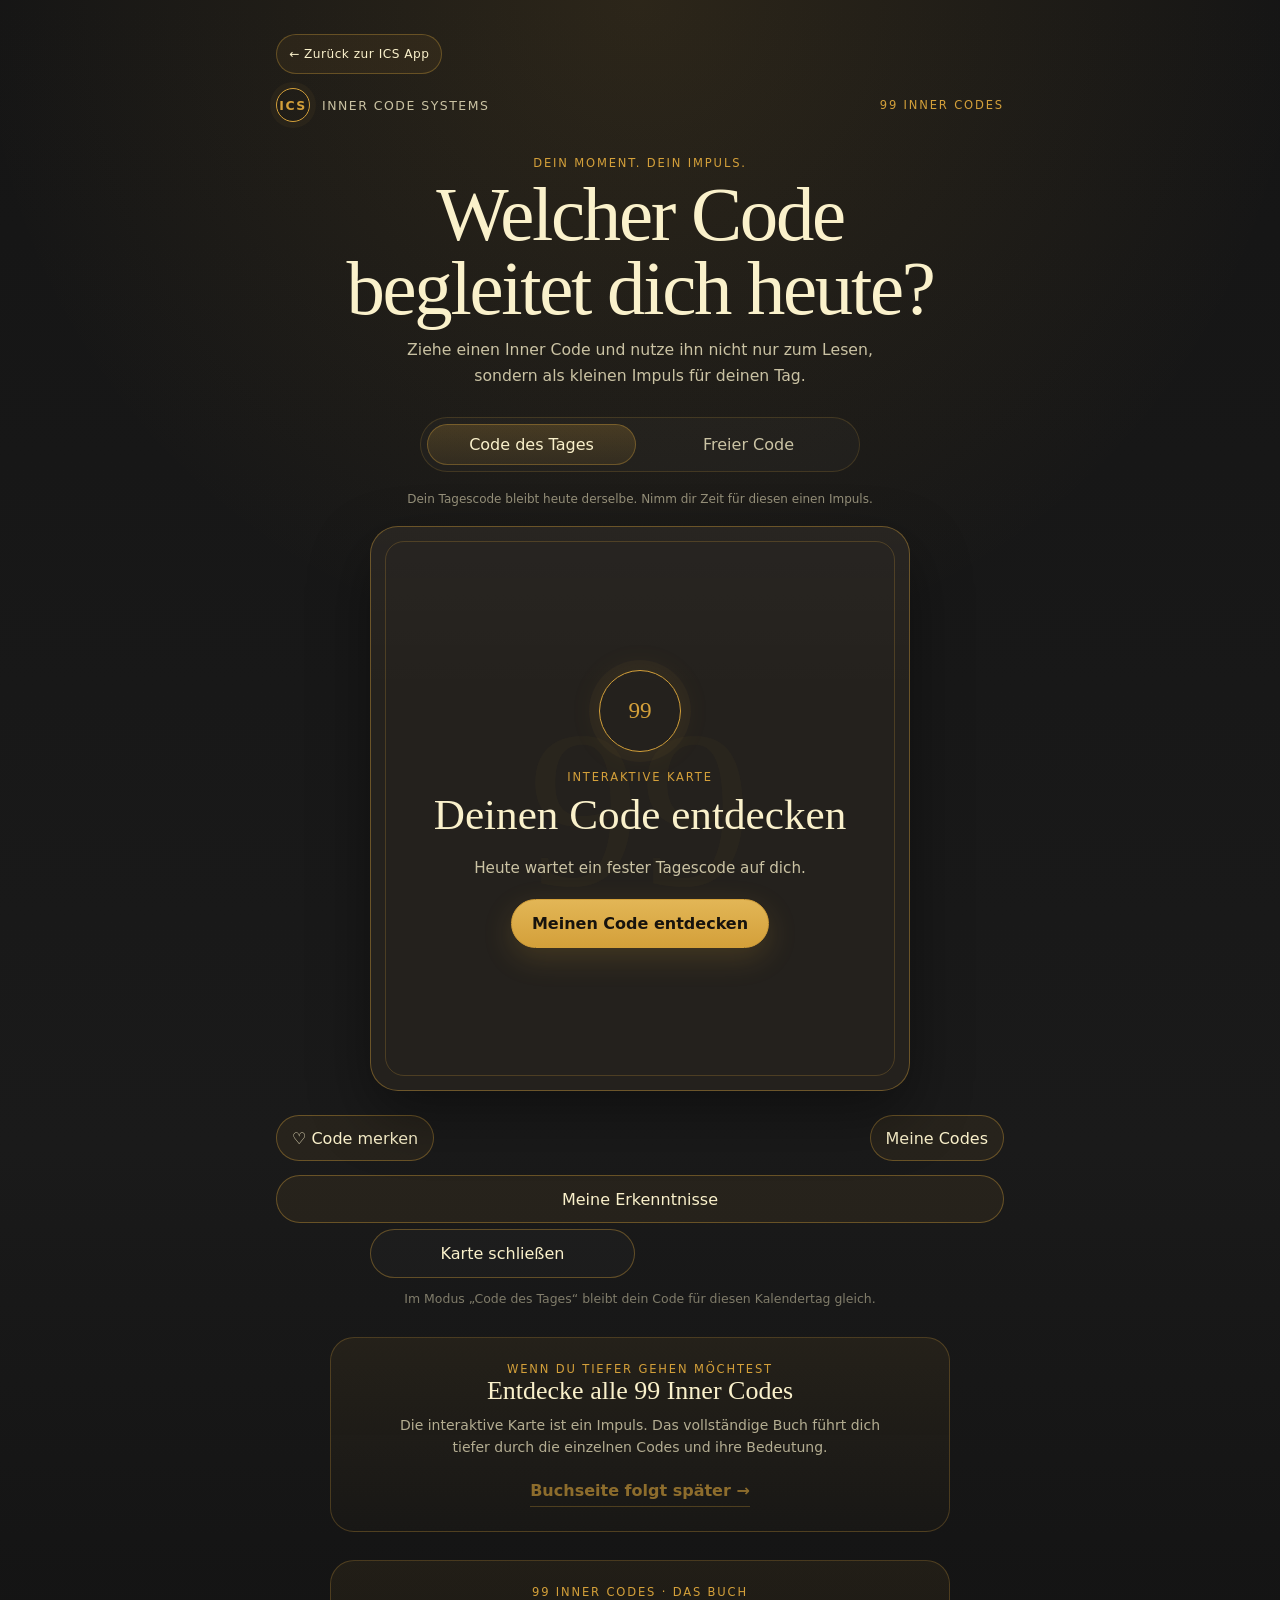
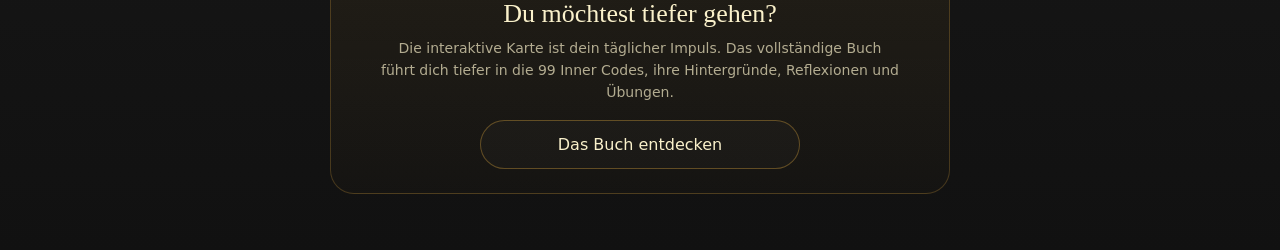
==== commit 40f5abb7: "Update 99-inner-codes.html" ====
--- a/99-inner-codes.html
+++ b/99-inner-codes.html
@@ -151,6 +151,34 @@
     }
 
     .code-card.flipped { transform: rotateY(180deg); }
+
+    /* Mobile Fix – verhindert spiegelverkehrte Kartenrückseite */
+.face {
+  -webkit-backface-visibility: hidden;
+  backface-visibility: hidden;
+  -webkit-transform-style: preserve-3d;
+  transform-style: preserve-3d;
+}
+
+.front {
+  -webkit-transform: rotateY(0deg);
+  transform: rotateY(0deg);
+}
+
+.back {
+  -webkit-transform: rotateY(180deg);
+  transform: rotateY(180deg);
+}
+
+.code-card {
+  -webkit-transform-style: preserve-3d;
+  transform-style: preserve-3d;
+}
+
+.code-card.flipped {
+  -webkit-transform: rotateY(180deg);
+  transform: rotateY(180deg);
+}
 
     .face {
       position: absolute;
@@ -2074,12 +2102,12 @@
     randomMode.addEventListener("click", () => setTimeout(syncWebsiteModeUI, 0));
     syncWebsiteModeUI();
 
-    const bookBtn = document.getElementById("bookBtn");
-    if (bookBtn) {
-      bookBtn.addEventListener("click", () => {
-        alert("Hier wird später deine Buch-, Amazon- oder Produktseite verlinkt.");
-      });
-    }
+const bookBtn = document.getElementById("bookBtn");
+if (bookBtn) {
+  bookBtn.addEventListener("click", () => {
+    window.open("https://amzn.eu/d/039mD19E", "_blank");
+  });
+}
 
   
 const TAKEAWAY_KEY="ics99InnerCodesTakeawaysV1";
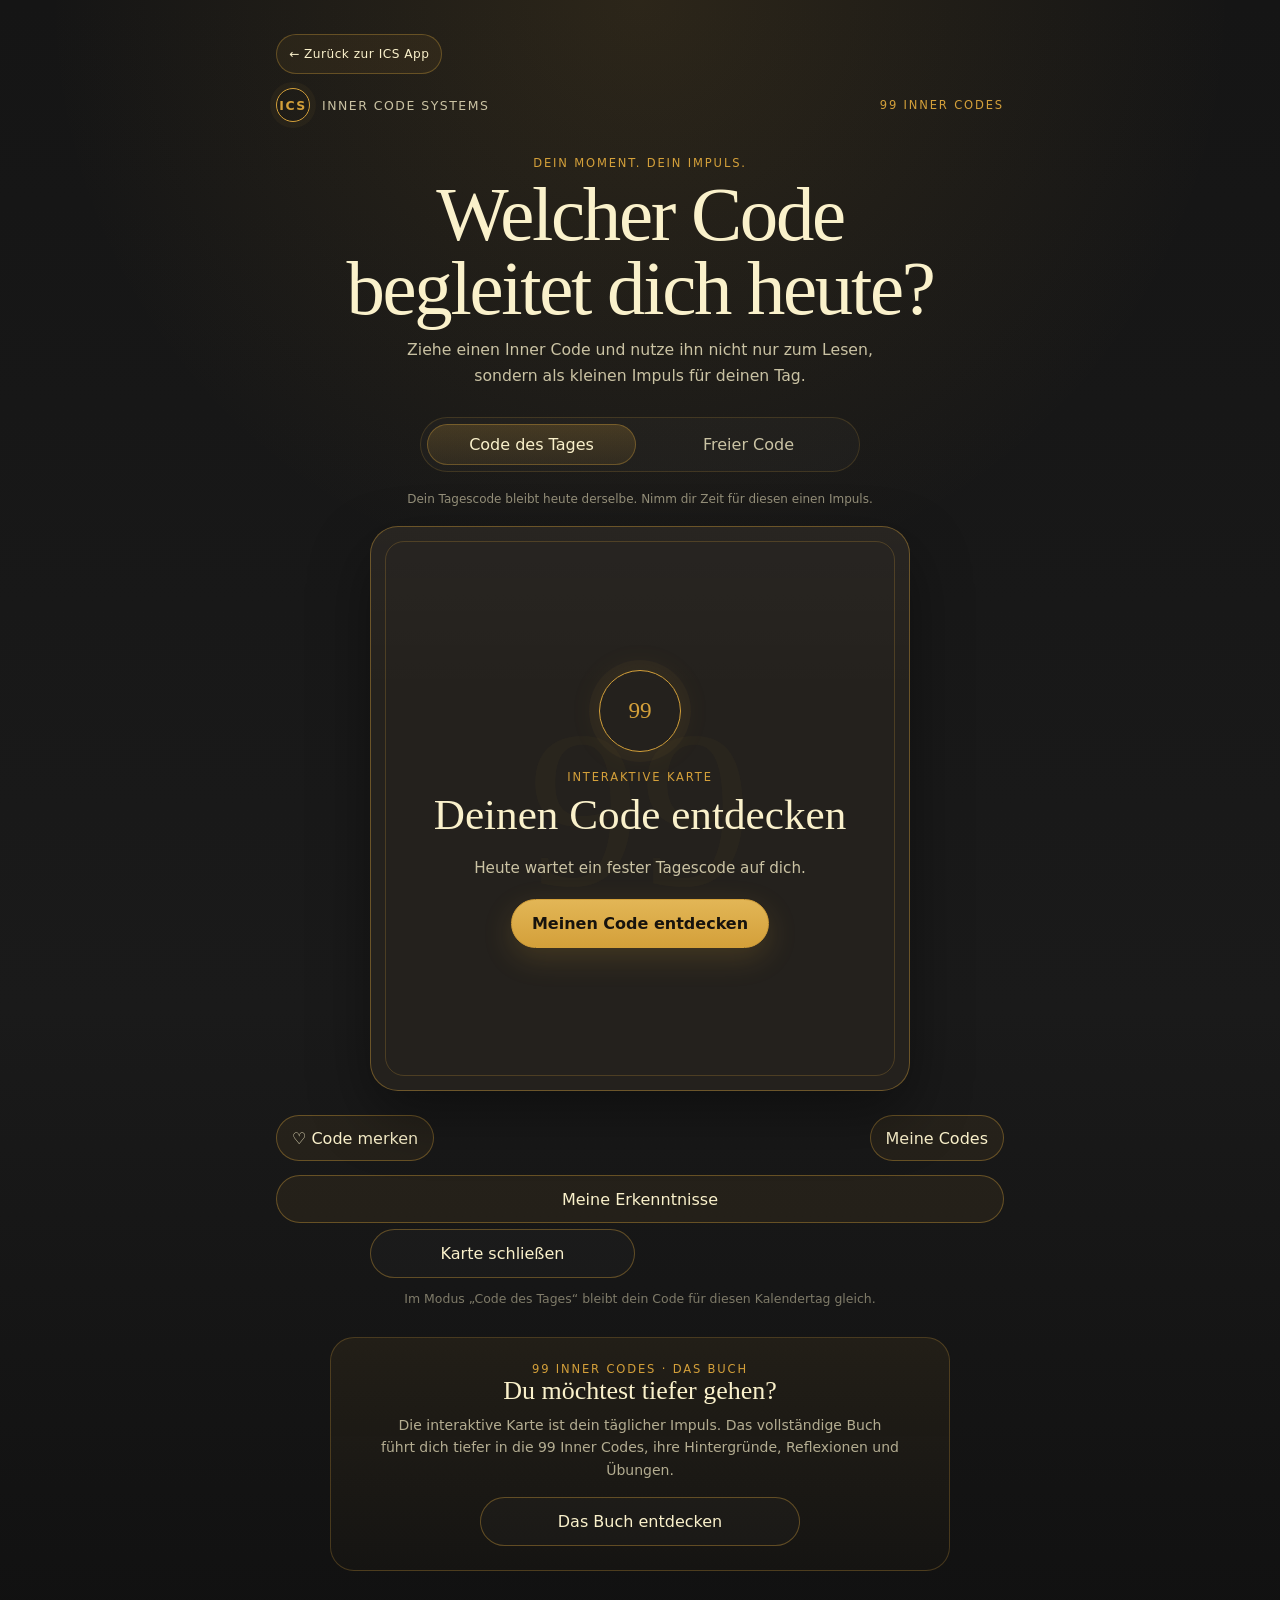
==== commit 606f8b4e: "Update 99-inner-codes.html" ====
--- a/99-inner-codes.html
+++ b/99-inner-codes.html
@@ -797,9 +797,20 @@
     </div>
   </div>
 
-  <main class="shell">
-    <div style="margin-bottom:14px"><a class="app-back-link" href="index.html" aria-label="Zurück zur ICS App">← Zurück zur ICS App</a></div>
+<main class="shell">
+    <div style="margin-bottom:14px">
+      <a
+        class="app-back-link"
+        id="backToIcsApp"
+        href="index.html"
+        aria-label="Zurück zur ICS App"
+      >
+        ← Zurück zur ICS App
+      </a>
+    </div>
+
     <header class="brand">
+      
       <div class="brand-mark">
         <div class="brand-dot">ICS</div>
         <span>Inner Code Systems</span>
@@ -920,15 +931,6 @@
     <p class="hint" id="hintText">
       Im Modus „Code des Tages“ bleibt dein Code für diesen Kalendertag gleich.
     </p>
-
-    <section class="book-cta">
-      <div class="mini-label">Wenn du tiefer gehen möchtest</div>
-      <h3>Entdecke alle 99 Inner Codes</h3>
-      <p>
-        Die interaktive Karte ist ein Impuls. Das vollständige Buch führt dich tiefer durch die einzelnen Codes und ihre Bedeutung.
-      </p>
-      <a class="book-link" href="#" aria-disabled="true">Buchseite folgt später →</a>
-    </section>
   
     <section class="book-cta">
       <div class="mini-label">99 Inner Codes · Das Buch</div>
@@ -946,6 +948,18 @@
     // Nur echte, bereits vorhandene Codes eintragen.
     // Fehlende Texte bleiben bewusst als Platzhalter markiert.
     // Website Master V1: Inhalte zusätzlich separat in 99-inner-codes-data-v1.json.
+    const backToIcsApp = document.getElementById('backToIcsApp');
+
+backToIcsApp?.addEventListener('click', (event) => {
+  const returnView = sessionStorage.getItem('ICS_RETURN_VIEW');
+
+  if (returnView === 'innercode') {
+    event.preventDefault();
+    sessionStorage.removeItem('ICS_RETURN_VIEW');
+    window.location.href = 'index.html?return=innercode';
+  }
+});
+    
     const codes = [
       {
         number: 1,
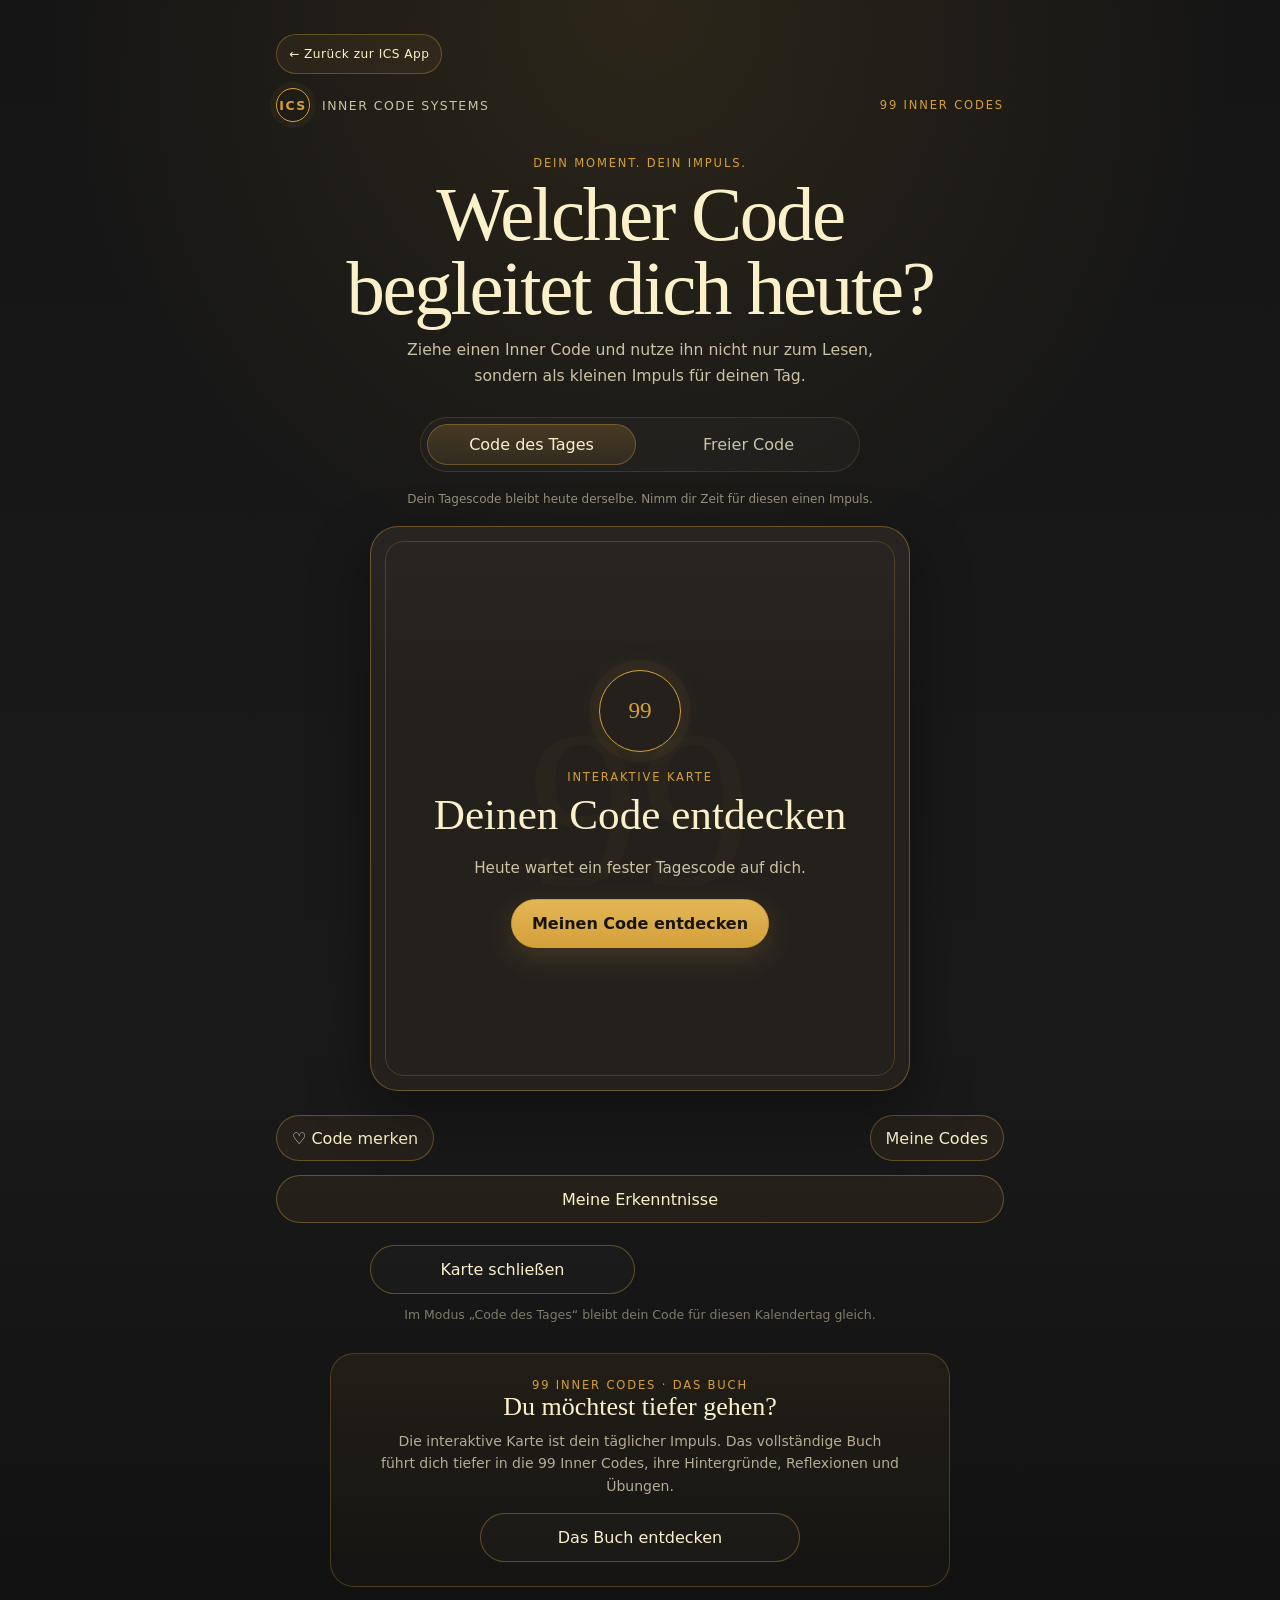
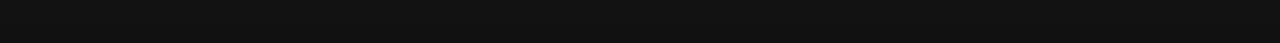
==== commit 8205dd04: "Update 99-inner-codes.html" ====
--- a/99-inner-codes.html
+++ b/99-inner-codes.html
@@ -432,7 +432,7 @@
       grid-template-columns: 1fr;
       gap: 10px;
       max-width: 540px;
-      margin: 0 auto;
+      margin: 22px auto 0;
     }
 
     .hint {
